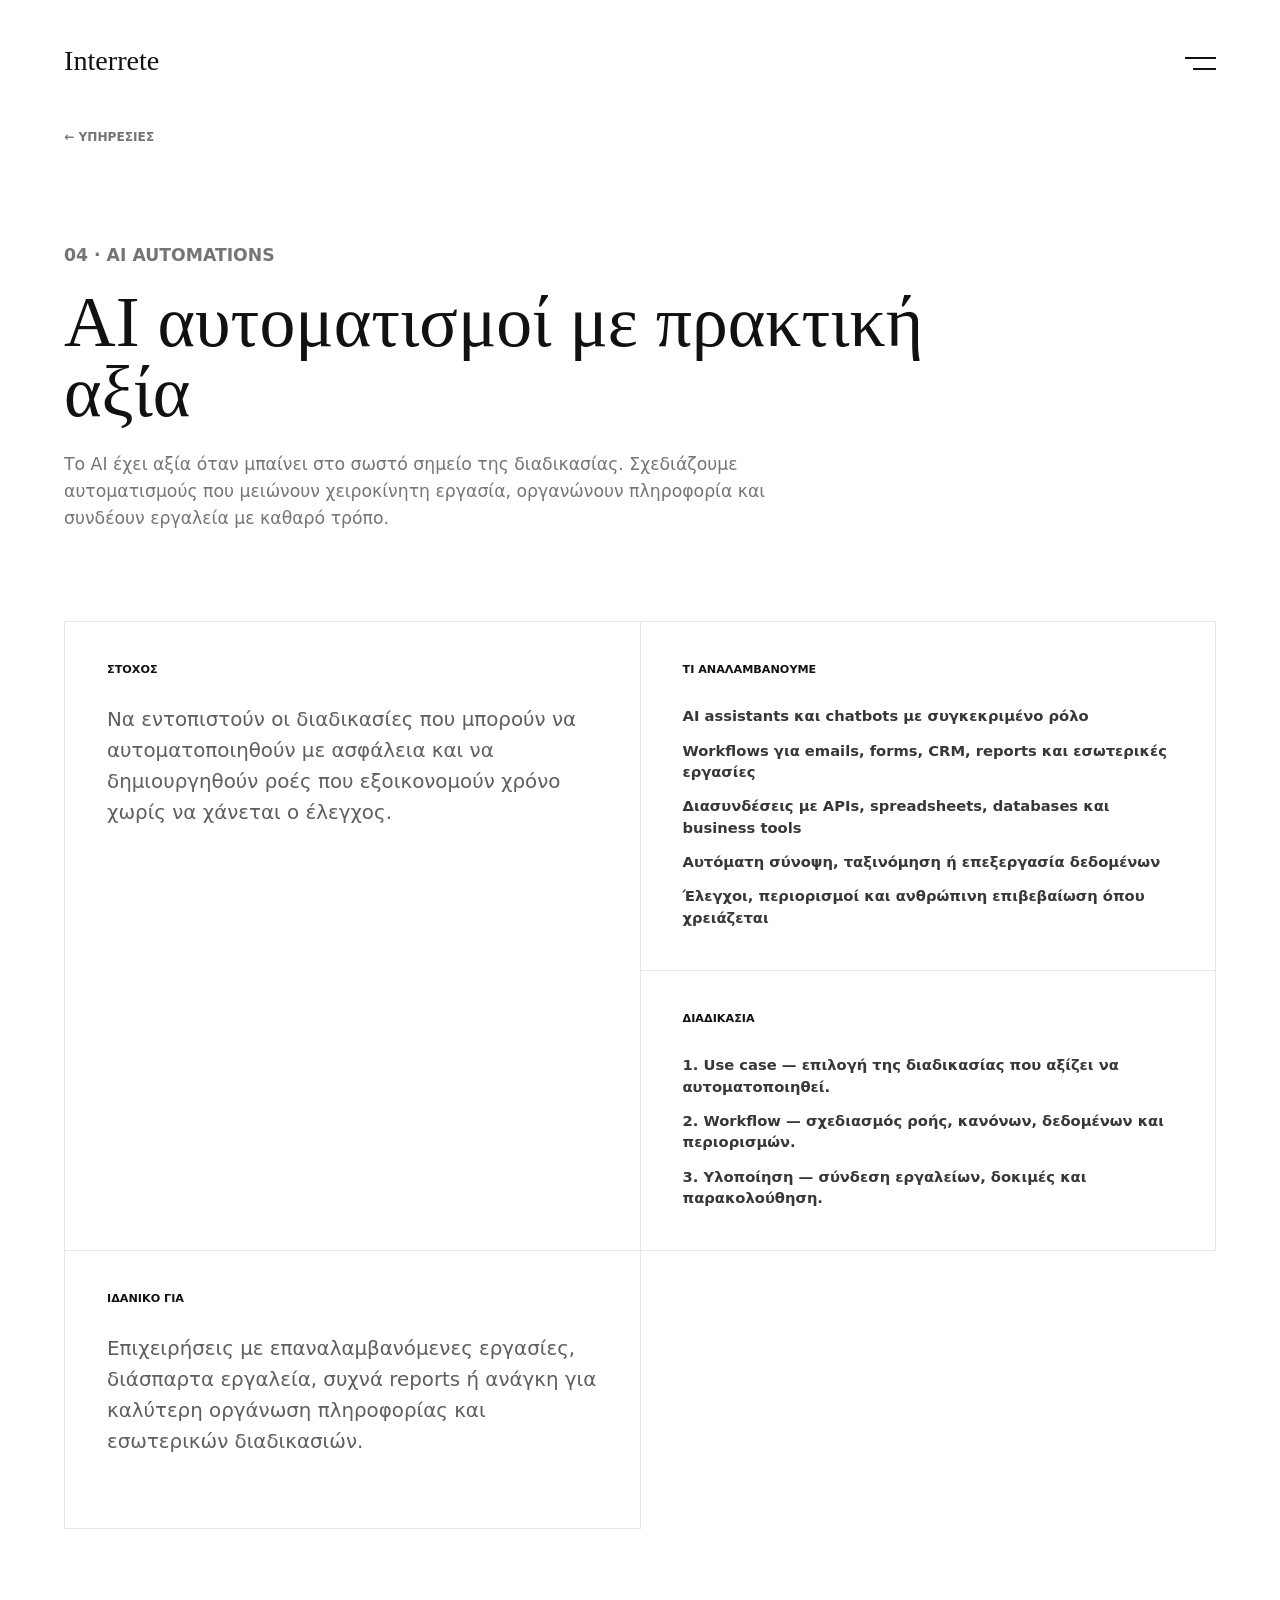
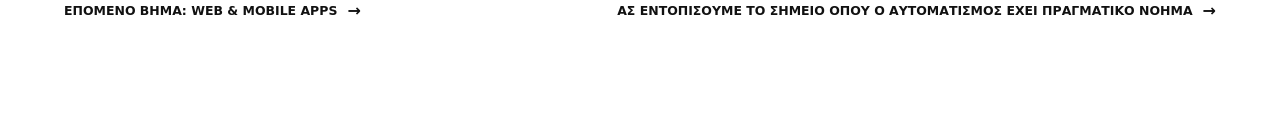
==== ai-automatismoi.html @ af7b3668 "Add SEO copy and service slugs" ====
<!doctype html>
<html lang="el">
  <head>
    <meta charset="utf-8" />
    <meta name="viewport" content="width=device-width, initial-scale=1" />
    <title>AI Αυτοματισμοί | Interrete</title>
    <meta name="description" content="AI αυτοματισμοί και διασυνδέσεις για επαναλαμβανόμενες εργασίες, reports, υποστήριξη πελατών και εσωτερικά workflows." />
    <meta name="theme-color" content="#ffffff" />
    <link rel="canonical" href="https://interrete.gr/ai-automatismoi.html" />
    <meta property="og:locale" content="el_GR" />
    <meta property="og:type" content="website" />
    <meta property="og:site_name" content="Interrete" />
    <meta property="og:title" content="AI Αυτοματισμοί | Interrete" />
    <meta property="og:description" content="AI αυτοματισμοί και διασυνδέσεις για επαναλαμβανόμενες εργασίες, reports, υποστήριξη πελατών και εσωτερικά workflows." />
    <meta property="og:url" content="https://interrete.gr/ai-automatismoi.html" />
    <meta name="twitter:card" content="summary" />
    <meta name="twitter:title" content="AI Αυτοματισμοί | Interrete" />
    <meta name="twitter:description" content="AI αυτοματισμοί και διασυνδέσεις για επαναλαμβανόμενες εργασίες, reports, υποστήριξη πελατών και εσωτερικά workflows." />
    <link rel="stylesheet" href="styles.css?v=20260615-seo-copy" />
    <script src="menu.js?v=20260615-seo-copy" defer></script>
  </head>
  <body>
    <header class="brand-header" aria-label="Interrete">
      <a class="brand-wordmark" href="index.html" aria-label="Interrete αρχική">Interrete</a>
      <button class="menu-toggle" type="button" aria-label="Άνοιγμα μενού" aria-expanded="false" aria-controls="site-menu" title="Μενού">
        <span></span>
        <span></span>
      </button>
      <nav id="site-menu" class="site-menu" aria-label="Κύρια πλοήγηση">
        <a href="services.html">Υπηρεσίες</a>
        <a href="mailto:hello@interrete.gr">Επικοινωνία</a>
      </nav>
    </header>

    <main class="site-page service-detail-page">
      <a class="back-link" href="services.html">← Υπηρεσίες</a>

      <section class="service-detail-hero" aria-labelledby="service-title">
        <p class="section-kicker">04 · AI Automations</p>
        <h1 id="service-title">AI αυτοματισμοί με πρακτική αξία</h1>
        <p>
          Το AI έχει αξία όταν μπαίνει στο σωστό σημείο της διαδικασίας.
          Σχεδιάζουμε αυτοματισμούς που μειώνουν χειροκίνητη εργασία, οργανώνουν πληροφορία και συνδέουν εργαλεία με καθαρό τρόπο.
        </p>
      </section>

      <section class="service-detail-grid" aria-label="Περιγραφή υπηρεσίας">
        <div class="service-panel service-panel--intro">
          <span>Στόχος</span>
          <p>
            Να εντοπιστούν οι διαδικασίες που μπορούν να αυτοματοποιηθούν με ασφάλεια και να δημιουργηθούν ροές που εξοικονομούν χρόνο χωρίς να χάνεται ο έλεγχος.
          </p>
        </div>

        <div class="service-panel">
          <span>Τι αναλαμβάνουμε</span>
          <ul>
            <li>AI assistants και chatbots με συγκεκριμένο ρόλο</li>
            <li>Workflows για emails, forms, CRM, reports και εσωτερικές εργασίες</li>
            <li>Διασυνδέσεις με APIs, spreadsheets, databases και business tools</li>
            <li>Αυτόματη σύνοψη, ταξινόμηση ή επεξεργασία δεδομένων</li>
            <li>Έλεγχοι, περιορισμοί και ανθρώπινη επιβεβαίωση όπου χρειάζεται</li>
          </ul>
        </div>

        <div class="service-panel">
          <span>Διαδικασία</span>
          <ol>
            <li>Use case — επιλογή της διαδικασίας που αξίζει να αυτοματοποιηθεί.</li>
            <li>Workflow — σχεδιασμός ροής, κανόνων, δεδομένων και περιορισμών.</li>
            <li>Υλοποίηση — σύνδεση εργαλείων, δοκιμές και παρακολούθηση.</li>
          </ol>
        </div>

        <div class="service-panel">
          <span>Ιδανικό για</span>
          <p>
            Επιχειρήσεις με επαναλαμβανόμενες εργασίες, διάσπαρτα εργαλεία, συχνά reports ή ανάγκη για καλύτερη οργάνωση πληροφορίας και εσωτερικών διαδικασιών.
          </p>
        </div>
      </section>

      <section class="service-detail-footer">
        <a class="text-link" href="web-mobile-apps.html">Επόμενο βήμα: Web & Mobile Apps</a>
        <a class="text-link" href="mailto:hello@interrete.gr">Ας εντοπίσουμε το σημείο όπου ο αυτοματισμός έχει πραγματικό νόημα</a>
      </section>
    </main>
  </body>
</html>
---- styles.css ----
:root {
  --bg: #ffffff;
  --ink: #111111;
  --muted: #70706b;
  --line: rgba(17, 17, 17, 0.12);
  --accent: #111111;
  --panel: #ffffff;
  --service-bg: #ffffff;
  --service-fg: #111111;
  --service-muted: rgba(17, 17, 17, 0.58);
  --service-copy: rgba(17, 17, 17, 0.68);
  --service-strong: rgba(17, 17, 17, 0.84);
  --service-line: rgba(17, 17, 17, 0.1);
  --service-line-strong: rgba(17, 17, 17, 0.28);
  --logo-count: 5;
  --logo-width: 460px;
  --logo-gap: 44px;
}

* {
  box-sizing: border-box;
}

html {
  min-height: 100%;
  scroll-behavior: smooth;
}

body {
  min-height: 100svh;
  margin: 0;
  background: var(--bg);
  color: var(--ink);
  font-family:
    ui-sans-serif, system-ui, -apple-system, BlinkMacSystemFont, "Segoe UI", sans-serif;
  position: relative;
}

.brand-header {
  position: absolute;
  inset: clamp(28px, 5.2svh, 56px) 0 auto;
  z-index: 5;
  display: flex;
  align-items: flex-start;
  justify-content: space-between;
  padding-inline: clamp(22px, 5vw, 72px);
  pointer-events: none;
}

.brand-wordmark {
  display: inline-block;
  color: var(--ink);
  font-family: Georgia, "Times New Roman", serif;
  font-size: clamp(1.55rem, 2.2vw, 2.45rem);
  font-style: normal;
  font-weight: 500;
  letter-spacing: 0;
  line-height: 1;
  pointer-events: auto;
  text-decoration: none;
  transform: none;
}

.menu-toggle {
  width: 46px;
  height: 34px;
  display: inline-grid;
  align-content: center;
  gap: 9px;
  justify-items: end;
  border: 0;
  background: transparent;
  color: var(--ink);
  cursor: pointer;
  padding: 0;
  pointer-events: auto;
}

.menu-toggle span {
  width: 31px;
  height: 2px;
  display: block;
  background: currentColor;
  transform-origin: center;
  transition:
    opacity 180ms ease,
    transform 180ms ease,
    width 180ms ease;
}

.menu-toggle span:last-child {
  width: 23px;
}

.menu-toggle:hover span:last-child,
.menu-toggle:focus-visible span:last-child,
.menu-toggle[aria-expanded="true"] span:last-child {
  width: 31px;
}

.menu-toggle[aria-expanded="true"] span:first-child {
  transform: translateY(5.5px) rotate(28deg);
}

.menu-toggle[aria-expanded="true"] span:last-child {
  transform: translateY(-5.5px) rotate(-28deg);
}

.menu-toggle:focus-visible {
  outline: 1px solid var(--ink);
  outline-offset: 6px;
}

.site-menu {
  position: absolute;
  inset-block-start: calc(100% + 18px);
  inset-inline-end: clamp(22px, 5vw, 72px);
  width: min(220px, calc(100vw - 44px));
  display: none;
  gap: 0;
  border: 1px solid var(--line);
  background: #ffffff;
  padding: 6px 0;
  pointer-events: none;
}

.brand-header.is-menu-open .site-menu {
  display: grid;
  pointer-events: auto;
}

.site-menu a {
  color: var(--ink);
  font-size: 0.78rem;
  font-weight: 760;
  letter-spacing: 0;
  padding: 13px 16px;
  pointer-events: auto;
  text-decoration: none;
  text-transform: uppercase;
}

.site-menu a:hover,
.site-menu a:focus-visible {
  background: #f7f7f5;
  outline: none;
}

.logo-page {
  min-height: 100svh;
  display: grid;
  place-items: center;
  overflow: hidden;
  padding-block: 4svh;
}

.logo-stage {
  width: 100%;
  padding: 0;
}

.logo-carousel {
  position: relative;
  width: 100vw;
  margin-left: calc(50% - 50vw);
  overflow: hidden;
  border-block: 0;
  padding: 24px 0;
  mask-image: linear-gradient(90deg, transparent 0, black 8%, black 92%, transparent 100%);
}

.logo-track {
  display: flex;
  width: max-content;
  gap: var(--logo-gap);
  padding-left: var(--logo-gap);
  animation: logo-scroll 30s linear infinite;
  backface-visibility: hidden;
  transform: translate3d(0, 0, 0);
  will-change: transform;
}

.logo-carousel:hover .logo-track {
  animation-play-state: paused;
}

.logo-item {
  width: var(--logo-width);
  height: 200px;
  display: grid;
  flex: 0 0 auto;
  place-items: center;
  border: 0;
  background: #ffffff;
  color: inherit;
  text-decoration: none;
  overflow: hidden;
  padding: 0;
  transition:
    opacity 180ms ease,
    transform 180ms ease;
}

.logo-item:hover,
.logo-item:focus-visible {
  opacity: 0.72;
  outline: none;
  transform: translateY(-1px);
}

.logo-item img {
  display: block;
  max-width: 78%;
  max-height: 154px;
  width: auto;
  height: auto;
  object-fit: contain;
  opacity: 1;
  transform: translateZ(0);
}

.logo-item--mark img {
  max-width: 166px;
  max-height: 166px;
}

.logo-item--lockup {
  display: flex;
  gap: 22px;
  justify-content: flex-start;
  padding-inline: 44px;
}

.logo-item--lockup img {
  max-width: 126px;
  max-height: 126px;
}

.logo-item--lockup span {
  color: var(--ink);
  font-family:
    ui-sans-serif, system-ui, -apple-system, BlinkMacSystemFont, "Segoe UI", sans-serif;
  font-size: 1.66rem;
  font-weight: 700;
  line-height: 1.05;
  white-space: nowrap;
}

.logo-item--alysis img {
  max-width: 132px;
  max-height: 132px;
}

.logo-item--alysis span {
  text-transform: uppercase;
}

.logo-item--sylliptor {
  gap: 16px;
}

.logo-item--sylliptor img {
  max-width: 124px;
  max-height: 124px;
}

.logo-item--sylliptor span {
  font-family: "Courier New", ui-monospace, monospace;
  font-size: 1.78rem;
  font-weight: 700;
  text-transform: uppercase;
}

.logo-item--synesis img {
  max-width: 120px;
  max-height: 120px;
}

.logo-item--synesis span {
  color: var(--ink);
  display: grid;
  gap: 4px;
  font-weight: 800;
  letter-spacing: 0;
  text-transform: none;
}

.logo-item--synesis strong {
  display: block;
  font-size: 1.62rem;
  line-height: 1;
  text-transform: uppercase;
}

.logo-item--synesis small {
  display: block;
  color: var(--muted);
  font-family: Georgia, "Times New Roman", serif;
  font-size: 1.04rem;
  font-weight: 400;
  line-height: 1;
  white-space: nowrap;
}

.logo-item--wide img {
  max-width: 84%;
  max-height: 142px;
}

.logo-img--pixel {
  image-rendering: crisp-edges;
  image-rendering: pixelated;
}

.site-page {
  width: min(1320px, 100%);
  min-height: 100svh;
  margin-inline: auto;
  padding: clamp(118px, 14svh, 164px) clamp(20px, 5vw, 72px) clamp(72px, 9vw, 120px);
}

.page-hero {
  display: grid;
  grid-template-columns: 190px minmax(0, 800px);
  gap: clamp(28px, 4vw, 58px);
  align-items: start;
  margin-bottom: clamp(42px, 5vw, 66px);
}

.section-kicker {
  margin: 0;
  color: var(--accent);
  font-size: 0.74rem;
  font-weight: 800;
  letter-spacing: 0;
  line-height: 1;
  text-transform: uppercase;
}

.page-hero h1 {
  max-width: 780px;
  margin: 0;
  font-family: Georgia, "Times New Roman", serif;
  font-size: clamp(2.55rem, 4.7vw, 4.9rem);
  font-weight: 500;
  letter-spacing: 0;
  line-height: 0.98;
}

.service-detail-hero h1 {
  max-width: 880px;
  margin: 0;
  font-family: Georgia, "Times New Roman", serif;
  font-size: clamp(2.7rem, 5.6vw, 6rem);
  font-weight: 500;
  letter-spacing: 0;
  line-height: 0.98;
}

.page-intro,
.service-detail-hero p {
  max-width: 720px;
  margin: 24px 0 0;
  color: var(--service-muted);
  font-size: clamp(0.98rem, 1.35vw, 1.12rem);
  line-height: 1.55;
}

.services-overview-page .page-hero {
  display: block;
  max-width: 940px;
  margin-bottom: clamp(38px, 4.8vw, 62px);
}

.services-overview-page .page-hero h1 {
  max-width: 920px;
  font-size: clamp(2.35rem, 4vw, 4.1rem);
  line-height: 1;
}

.services-overview-page .page-intro {
  max-width: 640px;
  margin-top: 20px;
}

.services-overview-page .section-kicker {
  margin-bottom: 22px;
}

.services-mosaic {
  display: grid;
  grid-template-columns: repeat(6, minmax(0, 1fr));
  grid-auto-rows: minmax(300px, auto);
  border-top: 1px solid var(--service-line);
  border-left: 1px solid var(--service-line);
}

.service-tile {
  min-height: 300px;
  grid-column: span 2;
  display: grid;
  align-content: space-between;
  border-right: 1px solid var(--service-line);
  border-bottom: 1px solid var(--service-line);
  color: var(--ink);
  padding: clamp(24px, 2.8vw, 34px);
  text-decoration: none;
  transition:
    background 180ms ease,
    border-color 180ms ease,
    transform 180ms ease;
}

.service-tile:nth-child(4),
.service-tile:nth-child(5) {
  grid-column: span 3;
}

.service-tile-index {
  color: currentColor;
  font-family: Georgia, "Times New Roman", serif;
  font-size: 1.1rem;
  line-height: 1;
  opacity: 0.58;
}

.service-tile-copy {
  display: grid;
  gap: 14px;
  margin-top: clamp(28px, 3.4vw, 48px);
}

.service-tile-copy strong {
  max-width: 620px;
  font-size: clamp(1.55rem, 2.35vw, 2.35rem);
  font-weight: 760;
  letter-spacing: 0;
  line-height: 1;
}

.service-tile-copy span {
  max-width: 540px;
  color: currentColor;
  font-size: 0.98rem;
  line-height: 1.55;
  opacity: 0.68;
}

.service-tile-meta,
.service-tile-action {
  color: currentColor;
  font-size: 0.72rem;
  font-weight: 820;
  letter-spacing: 0;
  line-height: 1.35;
  text-transform: uppercase;
}

.service-tile-meta {
  margin-top: clamp(26px, 3.5vw, 42px);
  opacity: 0.54;
}

.service-tile-action {
  justify-self: start;
  margin-top: 18px;
  opacity: 0.52;
  transform: translateX(0);
  transition:
    opacity 180ms ease,
    transform 180ms ease;
}

.service-tile-action::after {
  content: "→";
  margin-left: 10px;
}

.service-tile:hover .service-tile-action,
.service-tile:focus-visible .service-tile-action {
  opacity: 1;
  transform: translateX(4px);
}

.service-tile:hover,
.service-tile:focus-visible {
  background: #fafafa;
  outline: none;
}

.page-cta {
  display: flex;
  align-items: center;
  justify-content: space-between;
  gap: 28px;
  padding-top: clamp(42px, 6vw, 72px);
}

.page-cta p {
  max-width: 700px;
  margin: 0;
  color: var(--service-muted);
  font-size: 0.98rem;
  line-height: 1.5;
}

.text-link {
  color: var(--ink);
  display: inline-flex;
  align-items: center;
  font-size: 0.78rem;
  font-weight: 820;
  letter-spacing: 0;
  text-decoration: none;
  text-transform: uppercase;
}

.text-link::after {
  content: "→";
  font-size: 1rem;
  margin-left: 10px;
  transform: translateX(0);
  transition: transform 180ms ease;
}

.text-link:hover::after,
.text-link:focus-visible::after {
  transform: translateX(4px);
}

.text-link:focus-visible {
  outline: 1px solid var(--ink);
  outline-offset: 6px;
}

.back-link {
  color: var(--service-muted);
  display: inline-flex;
  font-size: 0.76rem;
  font-weight: 820;
  letter-spacing: 0;
  margin-bottom: clamp(44px, 6vw, 74px);
  text-decoration: none;
  text-transform: uppercase;
}

.back-link:hover,
.back-link:focus-visible {
  color: var(--ink);
  outline: none;
}

.service-detail-hero {
  max-width: 980px;
  margin-bottom: clamp(54px, 7vw, 92px);
}

.service-detail-hero .section-kicker {
  margin-bottom: 18px;
}

.service-detail-grid {
  display: grid;
  grid-template-columns: repeat(2, minmax(0, 1fr));
  border-top: 1px solid var(--service-line);
  border-left: 1px solid var(--service-line);
}

.service-panel {
  min-height: 278px;
  border-right: 1px solid var(--service-line);
  border-bottom: 1px solid var(--service-line);
  padding: clamp(26px, 3.4vw, 42px);
}

.service-panel--intro {
  grid-row: span 2;
}

.service-panel span {
  color: var(--ink);
  display: block;
  font-size: 0.7rem;
  font-weight: 820;
  letter-spacing: 0;
  line-height: 1;
  margin-bottom: 30px;
  text-transform: uppercase;
}

.service-panel p {
  max-width: 560px;
  margin: 0;
  color: var(--service-copy);
  font-size: clamp(1rem, 1.55vw, 1.24rem);
  line-height: 1.55;
}

.service-panel ul,
.service-panel ol {
  display: grid;
  gap: 13px;
  margin: 0;
  padding: 0;
}

.service-panel ul {
  list-style: none;
}

.service-panel ol {
  list-style-position: inside;
}

.service-panel li {
  color: var(--service-strong);
  font-size: 0.92rem;
  font-weight: 700;
  letter-spacing: 0;
  line-height: 1.45;
}

.service-detail-footer {
  display: flex;
  align-items: center;
  justify-content: space-between;
  gap: 28px;
  padding-top: clamp(42px, 6vw, 72px);
}

@keyframes logo-scroll {
  from {
    transform: translateX(0);
  }

  to {
    transform: translateX(calc(-1 * ((var(--logo-width) + var(--logo-gap)) * var(--logo-count))));
  }
}

@media (max-width: 1120px) and (min-width: 761px) {
  .services-mosaic {
    grid-template-columns: repeat(2, minmax(0, 1fr));
  }

  .service-tile,
  .service-tile:nth-child(4),
  .service-tile:nth-child(5) {
    grid-column: auto;
  }
}

@media (max-width: 760px) {
  :root {
    --logo-width: 318px;
    --logo-gap: 22px;
  }

  .logo-page {
    display: block;
    padding-block: 39svh 8svh;
  }

  .brand-header {
    inset-block-start: clamp(34px, 6.5svh, 58px);
    padding-inline: 24px;
  }

  .brand-wordmark {
    font-size: clamp(1.45rem, 7.5vw, 2.2rem);
  }

  .logo-stage {
    padding: 0;
  }

  .logo-carousel {
    padding: 12px 0;
  }

  .logo-item {
    height: 130px;
    padding: 0;
  }

  .logo-item--mark img {
    max-width: 92px;
    max-height: 92px;
  }

  .logo-item--lockup {
    gap: 12px;
    padding-inline: 22px;
  }

  .logo-item--lockup img {
    max-width: 84px;
    max-height: 84px;
  }

  .logo-item--lockup span {
    font-size: 1.16rem;
  }

  .logo-item--sylliptor span {
    font-size: 1.24rem;
  }

  .logo-item--synesis strong {
    font-size: 1.14rem;
  }

  .logo-item--synesis small {
    font-size: 0.74rem;
  }

  .logo-item--wide img {
    max-width: 84%;
    max-height: 90px;
  }

  .site-page {
    padding: 118px 18px 78px;
  }

  .page-hero {
    grid-template-columns: 1fr;
    gap: 22px;
    margin-bottom: 42px;
  }

  .page-hero h1,
  .service-detail-hero h1 {
    font-size: clamp(2.1rem, 9.6vw, 3rem);
    line-height: 1;
  }

  .page-intro,
  .service-detail-hero p {
    margin-top: 20px;
  }

  .services-mosaic {
    grid-template-columns: 1fr;
    grid-auto-rows: auto;
    border-left: 0;
  }

  .service-tile,
  .service-tile:nth-child(4),
  .service-tile:nth-child(5) {
    grid-column: auto;
    grid-row: auto;
    min-height: 270px;
    border-left: 1px solid var(--service-line);
    padding: 28px 24px;
  }

  .service-tile-copy {
    gap: 14px;
    margin-top: 48px;
  }

  .service-tile-copy strong {
    font-size: clamp(1.65rem, 9vw, 2.35rem);
    font-weight: 760;
    line-height: 1;
  }

  .service-tile-meta {
    margin-top: 36px;
    font-size: 0.68rem;
  }

  .service-tile-action {
    opacity: 0.72;
    transform: none;
  }

  .page-cta,
  .service-detail-footer {
    display: grid;
    gap: 24px;
  }

  .back-link {
    margin-bottom: 42px;
  }

  .service-detail-grid {
    grid-template-columns: 1fr;
    border-left: 0;
  }

  .service-panel {
    min-height: 0;
    border-left: 1px solid var(--service-line);
    padding: 28px 24px;
  }

  .service-panel--intro {
    grid-row: auto;
  }

  .service-panel span {
    margin-bottom: 22px;
  }
}

@media (prefers-reduced-motion: reduce) {
  .logo-track {
    animation: none;
  }
}
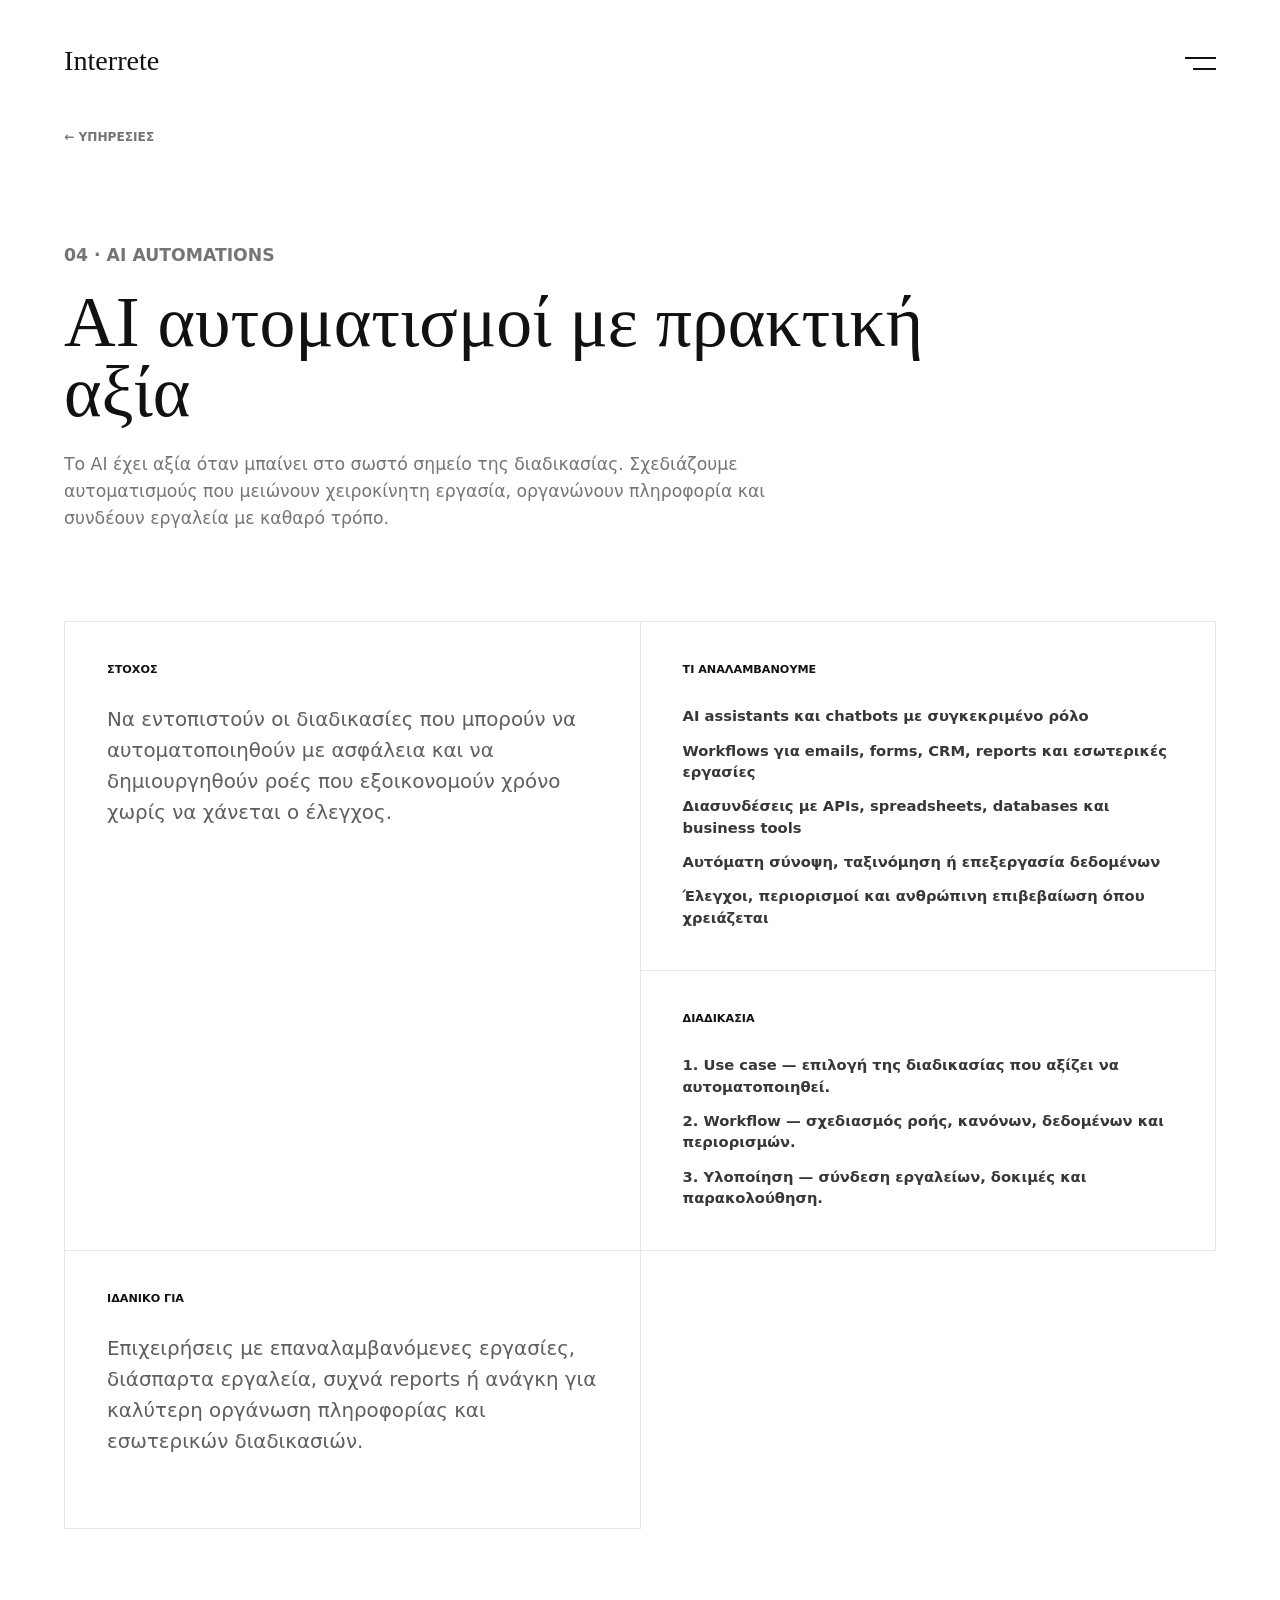
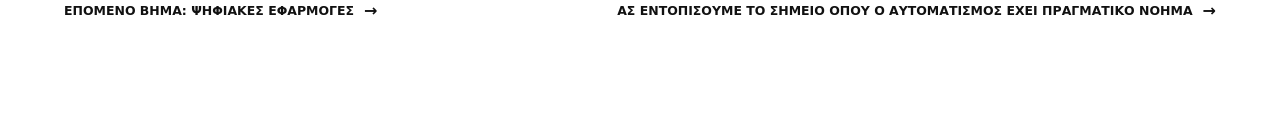
==== commit 1c6cbfb2: "Refine applications service page" ====
--- a/ai-automatismoi.html
+++ b/ai-automatismoi.html
@@ -16,8 +16,8 @@
     <meta name="twitter:card" content="summary" />
     <meta name="twitter:title" content="AI Αυτοματισμοί | Interrete" />
     <meta name="twitter:description" content="AI αυτοματισμοί και διασυνδέσεις για επαναλαμβανόμενες εργασίες, reports, υποστήριξη πελατών και εσωτερικά workflows." />
-    <link rel="stylesheet" href="styles.css?v=20260615-seo-copy" />
-    <script src="menu.js?v=20260615-seo-copy" defer></script>
+    <link rel="stylesheet" href="styles.css?v=20260615-apps-structure" />
+    <script src="menu.js?v=20260615-apps-structure" defer></script>
   </head>
   <body>
     <header class="brand-header" aria-label="Interrete">
@@ -81,7 +81,7 @@
       </section>
 
       <section class="service-detail-footer">
-        <a class="text-link" href="web-mobile-apps.html">Επόμενο βήμα: Web & Mobile Apps</a>
+        <a class="text-link" href="web-mobile-apps.html">Επόμενο βήμα: Ψηφιακές Εφαρμογές</a>
         <a class="text-link" href="mailto:hello@interrete.gr">Ας εντοπίσουμε το σημείο όπου ο αυτοματισμός έχει πραγματικό νόημα</a>
       </section>
     </main>
--- a/styles.css
+++ b/styles.css
@@ -628,6 +628,187 @@
   padding-top: clamp(42px, 6vw, 72px);
 }
 
+.app-detail-page .service-detail-hero {
+  max-width: 1080px;
+}
+
+.app-detail-page .service-detail-hero h1 {
+  max-width: 1020px;
+}
+
+.app-detail-page .service-detail-hero p {
+  max-width: 760px;
+}
+
+.app-blueprint,
+.app-modules,
+.app-process,
+.app-fit {
+  border-top: 1px solid var(--service-line);
+}
+
+.app-blueprint {
+  display: grid;
+  grid-template-columns: minmax(0, 360px) minmax(0, 1fr);
+  gap: clamp(42px, 6vw, 92px);
+  padding-top: clamp(34px, 5vw, 66px);
+}
+
+.app-blueprint-lead,
+.app-modules-intro,
+.app-process-head {
+  align-self: start;
+}
+
+.app-blueprint-lead h2,
+.app-modules-intro h2,
+.app-process-head h2 {
+  margin: 18px 0 0;
+  font-family: Georgia, "Times New Roman", serif;
+  font-size: clamp(2rem, 3.3vw, 3.6rem);
+  font-weight: 500;
+  letter-spacing: 0;
+  line-height: 1;
+}
+
+.app-blueprint-lead p:not(.section-kicker) {
+  margin: 22px 0 0;
+  color: var(--service-muted);
+  font-size: 1rem;
+  line-height: 1.55;
+}
+
+.app-use-grid {
+  display: grid;
+  grid-template-columns: repeat(2, minmax(0, 1fr));
+  border-top: 1px solid var(--service-line);
+  border-left: 1px solid var(--service-line);
+}
+
+.app-use-grid article {
+  min-height: 224px;
+  display: grid;
+  align-content: space-between;
+  border-right: 1px solid var(--service-line);
+  border-bottom: 1px solid var(--service-line);
+  padding: clamp(24px, 3vw, 34px);
+}
+
+.app-use-grid span,
+.app-process-list span {
+  color: var(--ink);
+  font-family: Georgia, "Times New Roman", serif;
+  font-size: 1rem;
+  line-height: 1;
+  opacity: 0.5;
+}
+
+.app-use-grid h3,
+.app-process-list h3 {
+  margin: clamp(44px, 5vw, 74px) 0 12px;
+  color: var(--ink);
+  font-size: clamp(1.2rem, 1.7vw, 1.55rem);
+  font-weight: 760;
+  letter-spacing: 0;
+  line-height: 1.05;
+}
+
+.app-use-grid p,
+.app-process-list p {
+  margin: 0;
+  color: var(--service-copy);
+  font-size: 0.95rem;
+  line-height: 1.55;
+}
+
+.app-modules {
+  display: grid;
+  grid-template-columns: minmax(0, 0.78fr) minmax(0, 1.22fr);
+  gap: clamp(42px, 6vw, 92px);
+  margin-top: clamp(58px, 7vw, 96px);
+  padding-top: clamp(34px, 5vw, 66px);
+}
+
+.app-module-list {
+  display: grid;
+  border-top: 1px solid var(--service-line);
+}
+
+.app-module-list article {
+  display: grid;
+  grid-template-columns: minmax(140px, 0.42fr) minmax(0, 1fr);
+  gap: clamp(22px, 3vw, 42px);
+  border-bottom: 1px solid var(--service-line);
+  padding: 22px 0;
+}
+
+.app-module-list strong {
+  color: var(--ink);
+  font-size: 0.75rem;
+  font-weight: 820;
+  letter-spacing: 0;
+  line-height: 1.2;
+  text-transform: uppercase;
+}
+
+.app-module-list p {
+  margin: 0;
+  color: var(--service-copy);
+  font-size: 0.98rem;
+  line-height: 1.5;
+}
+
+.app-process {
+  margin-top: clamp(58px, 7vw, 96px);
+  padding-top: clamp(34px, 5vw, 66px);
+}
+
+.app-process-head {
+  display: grid;
+  grid-template-columns: minmax(0, 280px) minmax(0, 780px);
+  gap: clamp(32px, 5vw, 74px);
+}
+
+.app-process-head h2 {
+  margin-top: 0;
+}
+
+.app-process-list {
+  display: grid;
+  grid-template-columns: repeat(4, minmax(0, 1fr));
+  border-top: 1px solid var(--service-line);
+  border-left: 1px solid var(--service-line);
+  margin-top: clamp(36px, 5vw, 62px);
+}
+
+.app-process-list article {
+  min-height: 238px;
+  border-right: 1px solid var(--service-line);
+  border-bottom: 1px solid var(--service-line);
+  padding: clamp(22px, 2.8vw, 32px);
+}
+
+.app-fit {
+  display: grid;
+  grid-template-columns: minmax(0, 280px) minmax(0, 760px);
+  gap: clamp(32px, 5vw, 74px);
+  margin-top: clamp(58px, 7vw, 96px);
+  padding-block: clamp(30px, 5vw, 58px);
+}
+
+.app-fit p {
+  margin: 0;
+}
+
+.app-fit p:not(.section-kicker) {
+  color: var(--ink);
+  font-family: Georgia, "Times New Roman", serif;
+  font-size: clamp(1.65rem, 2.6vw, 2.8rem);
+  font-weight: 500;
+  letter-spacing: 0;
+  line-height: 1.08;
+}
+
 @keyframes logo-scroll {
   from {
     transform: translateX(0);
@@ -805,6 +986,67 @@
   .service-panel span {
     margin-bottom: 22px;
   }
+
+  .app-blueprint,
+  .app-modules,
+  .app-process-head,
+  .app-fit {
+    grid-template-columns: 1fr;
+    gap: 28px;
+  }
+
+  .app-blueprint {
+    padding-top: 30px;
+  }
+
+  .app-blueprint-lead h2,
+  .app-modules-intro h2,
+  .app-process-head h2 {
+    font-size: clamp(1.9rem, 9vw, 2.75rem);
+  }
+
+  .app-use-grid,
+  .app-process-list {
+    grid-template-columns: 1fr;
+    border-left: 0;
+  }
+
+  .app-use-grid article,
+  .app-process-list article {
+    min-height: 0;
+    border-left: 1px solid var(--service-line);
+    padding: 26px 24px;
+  }
+
+  .app-use-grid h3,
+  .app-process-list h3 {
+    margin-top: 42px;
+  }
+
+  .app-modules,
+  .app-process,
+  .app-fit {
+    margin-top: 54px;
+    padding-top: 30px;
+  }
+
+  .app-module-list article {
+    grid-template-columns: 1fr;
+    gap: 10px;
+    padding: 20px 0;
+  }
+
+  .app-process-list {
+    margin-top: 30px;
+  }
+
+  .app-fit {
+    padding-bottom: 32px;
+  }
+
+  .app-fit p:not(.section-kicker) {
+    font-size: clamp(1.65rem, 8vw, 2.35rem);
+  }
 }
 
 @media (prefers-reduced-motion: reduce) {
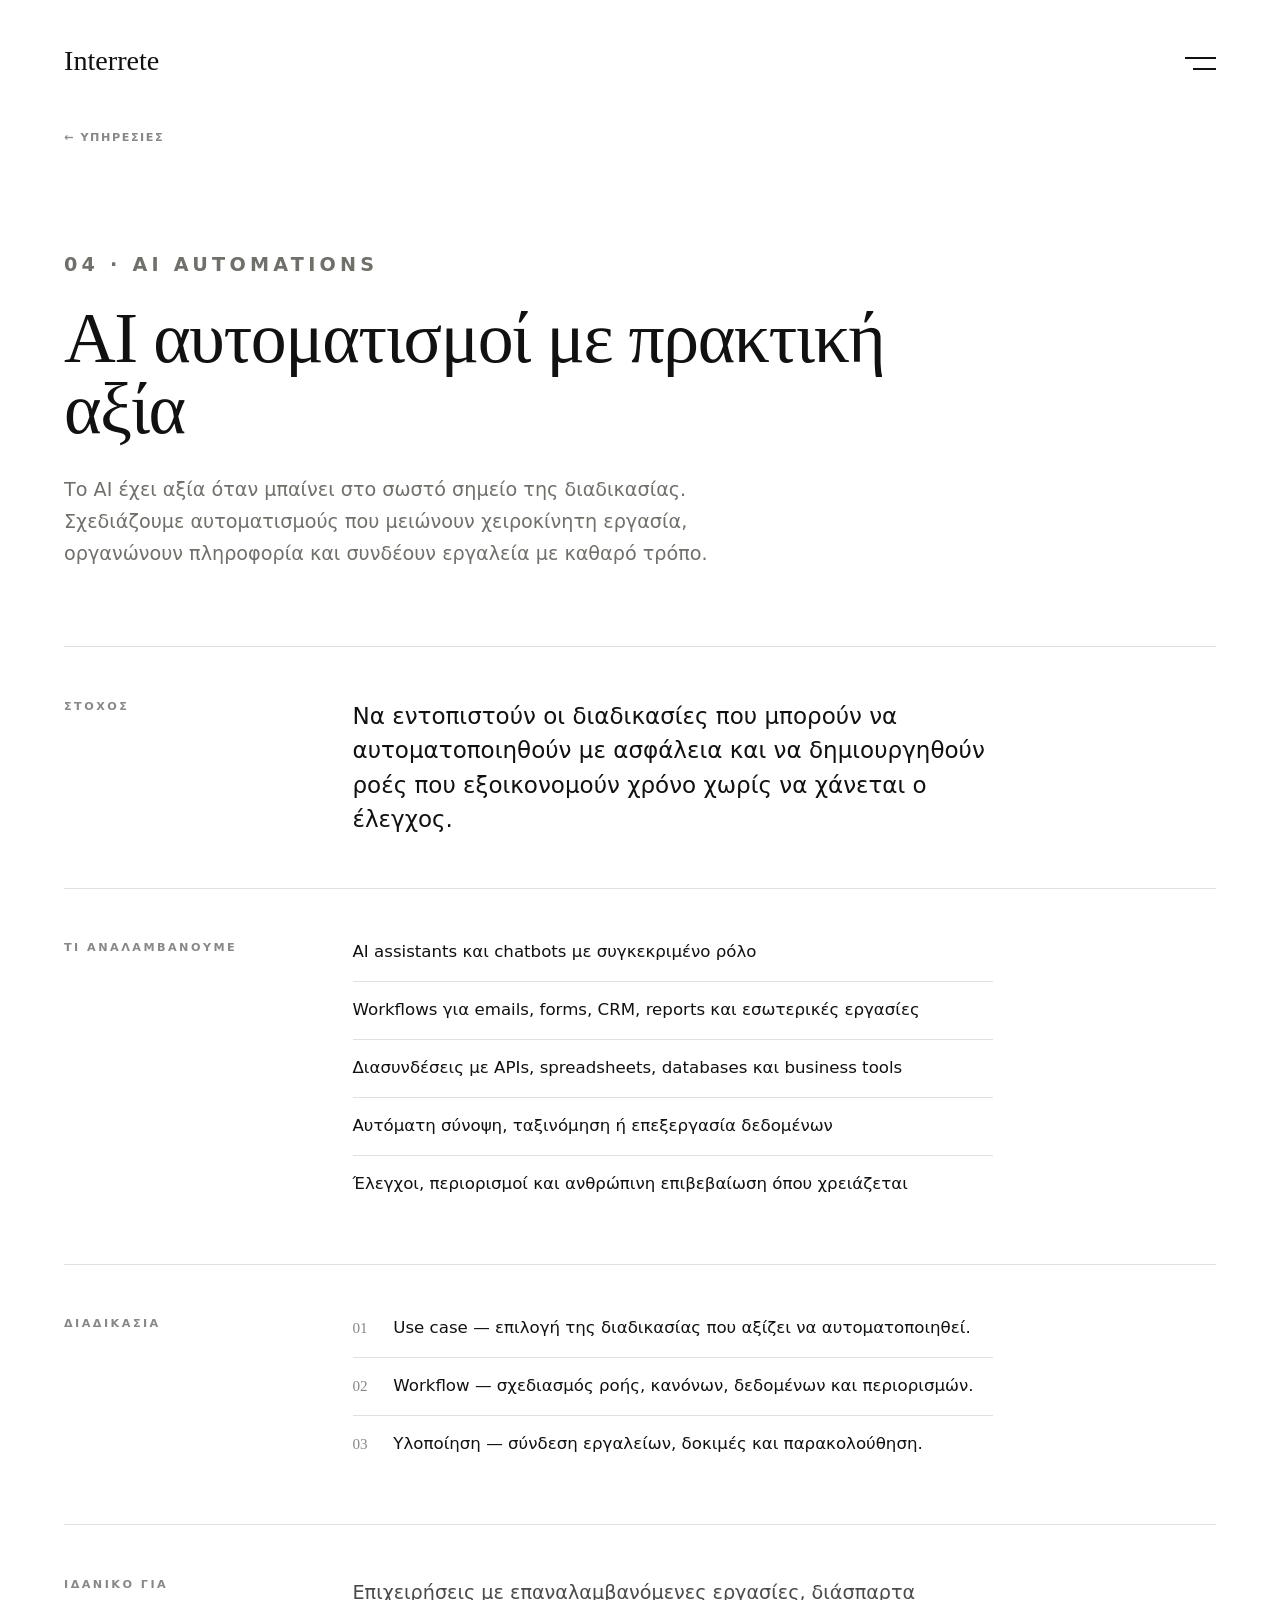
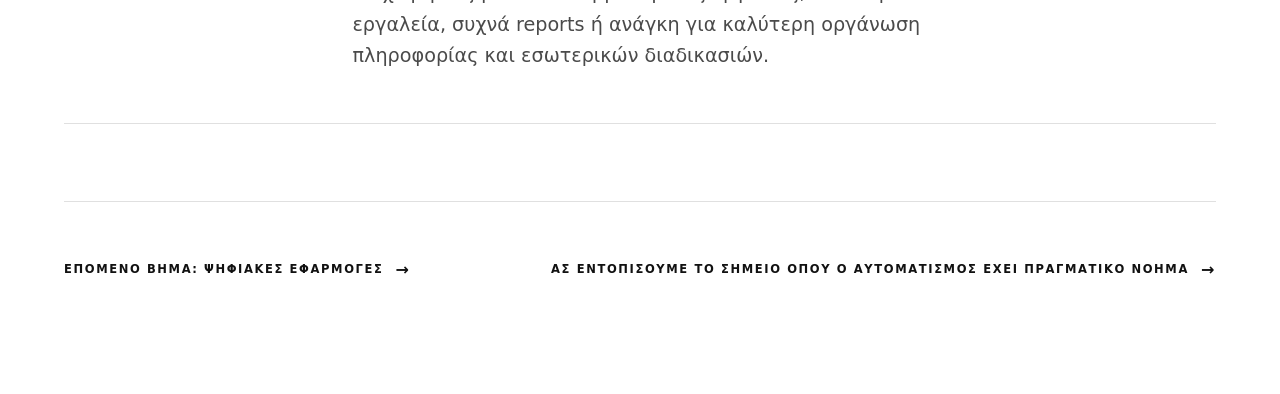
==== commit 7397c85d: "Redesign service pages to minimal black/white luxury editorial style Replace boxed grid/table layout" ====
--- a/ai-automatismoi.html
+++ b/ai-automatismoi.html
@@ -16,8 +16,8 @@
     <meta name="twitter:card" content="summary" />
     <meta name="twitter:title" content="AI Αυτοματισμοί | Interrete" />
     <meta name="twitter:description" content="AI αυτοματισμοί και διασυνδέσεις για επαναλαμβανόμενες εργασίες, reports, υποστήριξη πελατών και εσωτερικά workflows." />
-    <link rel="stylesheet" href="styles.css?v=20260615-apps-structure" />
-    <script src="menu.js?v=20260615-apps-structure" defer></script>
+    <link rel="stylesheet" href="styles.css?v=20260615-luxury-services" />
+    <script src="menu.js?v=20260615-luxury-services" defer></script>
   </head>
   <body>
     <header class="brand-header" aria-label="Interrete">
--- a/styles.css
+++ b/styles.css
@@ -12,6 +12,12 @@
   --service-strong: rgba(17, 17, 17, 0.84);
   --service-line: rgba(17, 17, 17, 0.1);
   --service-line-strong: rgba(17, 17, 17, 0.28);
+  --serif: Georgia, "Times New Roman", serif;
+  --hair: rgba(17, 17, 17, 0.13);
+  --label-ink: rgba(17, 17, 17, 0.5);
+  --body-ink: rgba(17, 17, 17, 0.76);
+  --track-label: 0.22em;
+  --track-link: 0.14em;
   --logo-count: 5;
   --logo-width: 460px;
   --logo-gap: 44px;
@@ -131,10 +137,10 @@
 
 .site-menu a {
   color: var(--ink);
-  font-size: 0.78rem;
-  font-weight: 760;
-  letter-spacing: 0;
-  padding: 13px 16px;
+  font-size: 0.72rem;
+  font-weight: 600;
+  letter-spacing: var(--track-link);
+  padding: 14px 18px;
   pointer-events: auto;
   text-decoration: none;
   text-transform: uppercase;
@@ -329,203 +335,210 @@
 
 .section-kicker {
   margin: 0;
-  color: var(--accent);
-  font-size: 0.74rem;
-  font-weight: 800;
-  letter-spacing: 0;
-  line-height: 1;
+  color: var(--label-ink);
+  font-size: 0.72rem;
+  font-weight: 600;
+  letter-spacing: var(--track-label);
+  line-height: 1.4;
   text-transform: uppercase;
 }
 
 .page-hero h1 {
   max-width: 780px;
   margin: 0;
-  font-family: Georgia, "Times New Roman", serif;
+  font-family: var(--serif);
   font-size: clamp(2.55rem, 4.7vw, 4.9rem);
   font-weight: 500;
-  letter-spacing: 0;
-  line-height: 0.98;
+  letter-spacing: -0.015em;
+  line-height: 1;
 }
 
 .service-detail-hero h1 {
-  max-width: 880px;
+  max-width: 900px;
   margin: 0;
-  font-family: Georgia, "Times New Roman", serif;
-  font-size: clamp(2.7rem, 5.6vw, 6rem);
+  font-family: var(--serif);
+  font-size: clamp(2.7rem, 5.6vw, 5.7rem);
   font-weight: 500;
-  letter-spacing: 0;
-  line-height: 0.98;
+  letter-spacing: -0.02em;
+  line-height: 1;
 }
 
 .page-intro,
 .service-detail-hero p {
-  max-width: 720px;
-  margin: 24px 0 0;
-  color: var(--service-muted);
-  font-size: clamp(0.98rem, 1.35vw, 1.12rem);
-  line-height: 1.55;
+  max-width: 660px;
+  margin: 28px 0 0;
+  color: var(--muted);
+  font-size: clamp(1.06rem, 1.5vw, 1.3rem);
+  line-height: 1.66;
 }
 
 .services-overview-page .page-hero {
   display: block;
-  max-width: 940px;
-  margin-bottom: clamp(38px, 4.8vw, 62px);
+  max-width: 880px;
+  margin-bottom: clamp(46px, 6vw, 84px);
 }
 
 .services-overview-page .page-hero h1 {
-  max-width: 920px;
-  font-size: clamp(2.35rem, 4vw, 4.1rem);
-  line-height: 1;
+  max-width: 880px;
+  font-size: clamp(2.35rem, 4.2vw, 4.2rem);
+  line-height: 1.02;
 }
 
 .services-overview-page .page-intro {
-  max-width: 640px;
-  margin-top: 20px;
+  max-width: 580px;
+  margin-top: 24px;
 }
 
 .services-overview-page .section-kicker {
-  margin-bottom: 22px;
+  margin-bottom: 24px;
 }
 
 .services-mosaic {
   display: grid;
-  grid-template-columns: repeat(6, minmax(0, 1fr));
-  grid-auto-rows: minmax(300px, auto);
-  border-top: 1px solid var(--service-line);
-  border-left: 1px solid var(--service-line);
+  grid-template-columns: 1fr;
+  border-top: 1px solid var(--hair);
 }
 
 .service-tile {
-  min-height: 300px;
-  grid-column: span 2;
-  display: grid;
-  align-content: space-between;
-  border-right: 1px solid var(--service-line);
-  border-bottom: 1px solid var(--service-line);
-  color: var(--ink);
-  padding: clamp(24px, 2.8vw, 34px);
+  display: grid;
+  grid-template-columns: clamp(46px, 5vw, 84px) minmax(0, 1fr) auto;
+  grid-template-rows: auto auto;
+  align-items: start;
+  column-gap: clamp(20px, 4vw, 64px);
+  row-gap: 14px;
+  border-bottom: 1px solid var(--hair);
+  color: var(--ink);
+  padding: clamp(30px, 3.6vw, 54px) clamp(2px, 1vw, 14px) clamp(30px, 3.6vw, 54px) 0;
   text-decoration: none;
   transition:
-    background 180ms ease,
-    border-color 180ms ease,
-    transform 180ms ease;
-}
-
-.service-tile:nth-child(4),
-.service-tile:nth-child(5) {
-  grid-column: span 3;
+    padding-left 360ms cubic-bezier(0.2, 0.7, 0.2, 1),
+    color 220ms ease;
 }
 
 .service-tile-index {
-  color: currentColor;
-  font-family: Georgia, "Times New Roman", serif;
-  font-size: 1.1rem;
-  line-height: 1;
-  opacity: 0.58;
+  grid-column: 1;
+  grid-row: 1;
+  color: var(--label-ink);
+  font-family: var(--serif);
+  font-size: clamp(0.95rem, 1.2vw, 1.18rem);
+  line-height: 1.5;
 }
 
 .service-tile-copy {
-  display: grid;
-  gap: 14px;
-  margin-top: clamp(28px, 3.4vw, 48px);
+  grid-column: 2;
+  grid-row: 1;
+  display: grid;
+  gap: 16px;
+  margin: 0;
 }
 
 .service-tile-copy strong {
-  max-width: 620px;
-  font-size: clamp(1.55rem, 2.35vw, 2.35rem);
-  font-weight: 760;
-  letter-spacing: 0;
-  line-height: 1;
+  max-width: 640px;
+  font-family: var(--serif);
+  font-size: clamp(1.7rem, 3vw, 2.85rem);
+  font-weight: 500;
+  letter-spacing: -0.015em;
+  line-height: 1.04;
 }
 
 .service-tile-copy span {
-  max-width: 540px;
-  color: currentColor;
-  font-size: 0.98rem;
-  line-height: 1.55;
-  opacity: 0.68;
+  max-width: 480px;
+  color: var(--muted);
+  font-size: 1rem;
+  line-height: 1.65;
 }
 
 .service-tile-meta,
 .service-tile-action {
-  color: currentColor;
-  font-size: 0.72rem;
-  font-weight: 820;
-  letter-spacing: 0;
-  line-height: 1.35;
+  color: var(--label-ink);
+  font-size: 0.68rem;
+  font-weight: 600;
+  letter-spacing: var(--track-label);
+  line-height: 1.4;
   text-transform: uppercase;
 }
 
 .service-tile-meta {
-  margin-top: clamp(26px, 3.5vw, 42px);
-  opacity: 0.54;
+  grid-column: 2;
+  grid-row: 2;
+  margin-top: 6px;
 }
 
 .service-tile-action {
-  justify-self: start;
-  margin-top: 18px;
-  opacity: 0.52;
-  transform: translateX(0);
+  grid-column: 3;
+  grid-row: 1 / 3;
+  align-self: center;
+  justify-self: end;
+  white-space: nowrap;
+  letter-spacing: var(--track-link);
+  opacity: 0;
+  transform: translateX(-8px);
   transition:
-    opacity 180ms ease,
-    transform 180ms ease;
+    opacity 280ms ease,
+    transform 280ms ease;
 }
 
 .service-tile-action::after {
   content: "→";
-  margin-left: 10px;
+  margin-left: 12px;
+}
+
+.service-tile:hover,
+.service-tile:focus-visible {
+  outline: none;
+  padding-left: clamp(8px, 1.4vw, 22px);
 }
 
 .service-tile:hover .service-tile-action,
 .service-tile:focus-visible .service-tile-action {
   opacity: 1;
-  transform: translateX(4px);
-}
-
-.service-tile:hover,
-.service-tile:focus-visible {
-  background: #fafafa;
-  outline: none;
+  transform: translateX(0);
 }
 
 .page-cta {
   display: flex;
-  align-items: center;
+  align-items: flex-end;
   justify-content: space-between;
-  gap: 28px;
-  padding-top: clamp(42px, 6vw, 72px);
+  gap: clamp(28px, 4vw, 56px);
+  margin-top: clamp(52px, 6vw, 92px);
+  padding-top: clamp(40px, 4.5vw, 64px);
+  border-top: 1px solid var(--hair);
 }
 
 .page-cta p {
-  max-width: 700px;
+  max-width: 620px;
   margin: 0;
-  color: var(--service-muted);
-  font-size: 0.98rem;
-  line-height: 1.5;
+  color: var(--ink);
+  font-family: var(--serif);
+  font-size: clamp(1.4rem, 2.2vw, 2.1rem);
+  font-weight: 500;
+  letter-spacing: -0.015em;
+  line-height: 1.22;
 }
 
 .text-link {
   color: var(--ink);
   display: inline-flex;
   align-items: center;
-  font-size: 0.78rem;
-  font-weight: 820;
-  letter-spacing: 0;
+  font-size: 0.72rem;
+  font-weight: 600;
+  letter-spacing: var(--track-link);
   text-decoration: none;
   text-transform: uppercase;
+  white-space: nowrap;
 }
 
 .text-link::after {
   content: "→";
   font-size: 1rem;
-  margin-left: 10px;
+  margin-left: 12px;
   transform: translateX(0);
-  transition: transform 180ms ease;
+  transition: transform 220ms ease;
 }
 
 .text-link:hover::after,
 .text-link:focus-visible::after {
-  transform: translateX(4px);
+  transform: translateX(5px);
 }
 
 .text-link:focus-visible {
@@ -534,14 +547,15 @@
 }
 
 .back-link {
-  color: var(--service-muted);
+  color: var(--label-ink);
   display: inline-flex;
-  font-size: 0.76rem;
-  font-weight: 820;
-  letter-spacing: 0;
-  margin-bottom: clamp(44px, 6vw, 74px);
+  font-size: 0.7rem;
+  font-weight: 600;
+  letter-spacing: var(--track-link);
+  margin-bottom: clamp(44px, 6vw, 78px);
   text-decoration: none;
   text-transform: uppercase;
+  transition: color 200ms ease;
 }
 
 .back-link:hover,
@@ -551,81 +565,111 @@
 }
 
 .service-detail-hero {
-  max-width: 980px;
-  margin-bottom: clamp(54px, 7vw, 92px);
+  max-width: 1000px;
+  margin-bottom: clamp(48px, 6vw, 84px);
 }
 
 .service-detail-hero .section-kicker {
-  margin-bottom: 18px;
+  margin-bottom: 22px;
 }
 
 .service-detail-grid {
   display: grid;
-  grid-template-columns: repeat(2, minmax(0, 1fr));
-  border-top: 1px solid var(--service-line);
-  border-left: 1px solid var(--service-line);
+  grid-template-columns: 1fr;
+  border-top: 1px solid var(--hair);
 }
 
 .service-panel {
-  min-height: 278px;
-  border-right: 1px solid var(--service-line);
-  border-bottom: 1px solid var(--service-line);
-  padding: clamp(26px, 3.4vw, 42px);
+  display: grid;
+  grid-template-columns: minmax(150px, 0.26fr) minmax(0, 1fr);
+  gap: clamp(20px, 5vw, 92px);
+  min-height: 0;
+  border-bottom: 1px solid var(--hair);
+  padding: clamp(34px, 4vw, 60px) 0;
 }
 
 .service-panel--intro {
-  grid-row: span 2;
+  grid-row: auto;
 }
 
 .service-panel span {
-  color: var(--ink);
+  color: var(--label-ink);
   display: block;
   font-size: 0.7rem;
-  font-weight: 820;
-  letter-spacing: 0;
-  line-height: 1;
-  margin-bottom: 30px;
+  font-weight: 600;
+  letter-spacing: var(--track-label);
+  line-height: 1.4;
+  margin-bottom: 0;
   text-transform: uppercase;
 }
 
 .service-panel p {
-  max-width: 560px;
+  max-width: 640px;
   margin: 0;
-  color: var(--service-copy);
-  font-size: clamp(1rem, 1.55vw, 1.24rem);
-  line-height: 1.55;
+  color: var(--body-ink);
+  font-size: clamp(1.06rem, 1.5vw, 1.28rem);
+  font-weight: 400;
+  line-height: 1.66;
+}
+
+.service-panel--intro p {
+  color: var(--ink);
+  font-size: clamp(1.18rem, 1.8vw, 1.5rem);
+  line-height: 1.5;
 }
 
 .service-panel ul,
 .service-panel ol {
   display: grid;
-  gap: 13px;
+  gap: 0;
   margin: 0;
   padding: 0;
-}
-
-.service-panel ul {
+  max-width: 640px;
   list-style: none;
 }
 
+.service-panel li {
+  color: var(--ink);
+  font-size: clamp(1rem, 1.3vw, 1.14rem);
+  font-weight: 400;
+  letter-spacing: 0;
+  line-height: 1.5;
+  padding: 16px 0;
+  border-top: 1px solid var(--hair);
+}
+
+.service-panel li:first-child {
+  border-top: 0;
+  padding-top: 0;
+}
+
 .service-panel ol {
-  list-style-position: inside;
-}
-
-.service-panel li {
-  color: var(--service-strong);
-  font-size: 0.92rem;
-  font-weight: 700;
-  letter-spacing: 0;
-  line-height: 1.45;
+  counter-reset: step;
+}
+
+.service-panel ol li {
+  display: grid;
+  grid-template-columns: auto minmax(0, 1fr);
+  gap: clamp(16px, 2vw, 28px);
+  align-items: baseline;
+  counter-increment: step;
+}
+
+.service-panel ol li::before {
+  content: counter(step, decimal-leading-zero);
+  font-family: var(--serif);
+  font-size: 0.95rem;
+  color: var(--label-ink);
 }
 
 .service-detail-footer {
   display: flex;
   align-items: center;
   justify-content: space-between;
-  gap: 28px;
-  padding-top: clamp(42px, 6vw, 72px);
+  gap: clamp(28px, 4vw, 56px);
+  margin-top: clamp(52px, 6vw, 92px);
+  padding-top: clamp(40px, 4.5vw, 64px);
+  border-top: 1px solid var(--hair);
 }
 
 .app-detail-page .service-detail-hero {
@@ -644,14 +688,14 @@
 .app-modules,
 .app-process,
 .app-fit {
-  border-top: 1px solid var(--service-line);
+  border-top: 1px solid var(--hair);
 }
 
 .app-blueprint {
   display: grid;
-  grid-template-columns: minmax(0, 360px) minmax(0, 1fr);
-  gap: clamp(42px, 6vw, 92px);
-  padding-top: clamp(34px, 5vw, 66px);
+  grid-template-columns: minmax(0, 340px) minmax(0, 1fr);
+  gap: clamp(42px, 6vw, 100px);
+  padding-top: clamp(40px, 5vw, 72px);
 }
 
 .app-blueprint-lead,
@@ -663,104 +707,103 @@
 .app-blueprint-lead h2,
 .app-modules-intro h2,
 .app-process-head h2 {
-  margin: 18px 0 0;
-  font-family: Georgia, "Times New Roman", serif;
-  font-size: clamp(2rem, 3.3vw, 3.6rem);
+  margin: 20px 0 0;
+  font-family: var(--serif);
+  font-size: clamp(2rem, 3.3vw, 3.5rem);
   font-weight: 500;
-  letter-spacing: 0;
-  line-height: 1;
+  letter-spacing: -0.015em;
+  line-height: 1.04;
 }
 
 .app-blueprint-lead p:not(.section-kicker) {
   margin: 22px 0 0;
-  color: var(--service-muted);
-  font-size: 1rem;
-  line-height: 1.55;
+  color: var(--muted);
+  font-size: 1.04rem;
+  line-height: 1.66;
 }
 
 .app-use-grid {
   display: grid;
   grid-template-columns: repeat(2, minmax(0, 1fr));
-  border-top: 1px solid var(--service-line);
-  border-left: 1px solid var(--service-line);
+  column-gap: clamp(32px, 5vw, 88px);
 }
 
 .app-use-grid article {
-  min-height: 224px;
-  display: grid;
-  align-content: space-between;
-  border-right: 1px solid var(--service-line);
-  border-bottom: 1px solid var(--service-line);
-  padding: clamp(24px, 3vw, 34px);
+  min-height: 0;
+  display: grid;
+  align-content: start;
+  border-top: 1px solid var(--hair);
+  padding: clamp(26px, 3vw, 38px) 0 clamp(26px, 3vw, 38px);
 }
 
 .app-use-grid span,
 .app-process-list span {
-  color: var(--ink);
-  font-family: Georgia, "Times New Roman", serif;
+  color: var(--label-ink);
+  font-family: var(--serif);
   font-size: 1rem;
   line-height: 1;
-  opacity: 0.5;
 }
 
 .app-use-grid h3,
 .app-process-list h3 {
-  margin: clamp(44px, 5vw, 74px) 0 12px;
-  color: var(--ink);
-  font-size: clamp(1.2rem, 1.7vw, 1.55rem);
-  font-weight: 760;
-  letter-spacing: 0;
-  line-height: 1.05;
+  margin: 20px 0 12px;
+  color: var(--ink);
+  font-family: var(--serif);
+  font-size: clamp(1.3rem, 1.9vw, 1.75rem);
+  font-weight: 500;
+  letter-spacing: -0.01em;
+  line-height: 1.1;
 }
 
 .app-use-grid p,
 .app-process-list p {
   margin: 0;
-  color: var(--service-copy);
-  font-size: 0.95rem;
-  line-height: 1.55;
+  color: var(--muted);
+  font-size: 0.98rem;
+  line-height: 1.6;
 }
 
 .app-modules {
   display: grid;
   grid-template-columns: minmax(0, 0.78fr) minmax(0, 1.22fr);
-  gap: clamp(42px, 6vw, 92px);
-  margin-top: clamp(58px, 7vw, 96px);
-  padding-top: clamp(34px, 5vw, 66px);
+  gap: clamp(42px, 6vw, 100px);
+  margin-top: clamp(64px, 7vw, 104px);
+  padding-top: clamp(40px, 5vw, 72px);
 }
 
 .app-module-list {
   display: grid;
-  border-top: 1px solid var(--service-line);
+  border-top: 1px solid var(--hair);
 }
 
 .app-module-list article {
   display: grid;
-  grid-template-columns: minmax(140px, 0.42fr) minmax(0, 1fr);
-  gap: clamp(22px, 3vw, 42px);
-  border-bottom: 1px solid var(--service-line);
-  padding: 22px 0;
+  grid-template-columns: minmax(130px, 0.4fr) minmax(0, 1fr);
+  gap: clamp(22px, 3vw, 48px);
+  align-items: baseline;
+  border-bottom: 1px solid var(--hair);
+  padding: clamp(20px, 2.4vw, 28px) 0;
 }
 
 .app-module-list strong {
-  color: var(--ink);
-  font-size: 0.75rem;
-  font-weight: 820;
-  letter-spacing: 0;
-  line-height: 1.2;
+  color: var(--label-ink);
+  font-size: 0.72rem;
+  font-weight: 600;
+  letter-spacing: var(--track-label);
+  line-height: 1.4;
   text-transform: uppercase;
 }
 
 .app-module-list p {
   margin: 0;
-  color: var(--service-copy);
-  font-size: 0.98rem;
-  line-height: 1.5;
+  color: var(--body-ink);
+  font-size: clamp(1rem, 1.3vw, 1.14rem);
+  line-height: 1.55;
 }
 
 .app-process {
-  margin-top: clamp(58px, 7vw, 96px);
-  padding-top: clamp(34px, 5vw, 66px);
+  margin-top: clamp(64px, 7vw, 104px);
+  padding-top: clamp(40px, 5vw, 72px);
 }
 
 .app-process-head {
@@ -776,24 +819,22 @@
 .app-process-list {
   display: grid;
   grid-template-columns: repeat(4, minmax(0, 1fr));
-  border-top: 1px solid var(--service-line);
-  border-left: 1px solid var(--service-line);
-  margin-top: clamp(36px, 5vw, 62px);
+  column-gap: clamp(24px, 3vw, 52px);
+  margin-top: clamp(40px, 5vw, 64px);
 }
 
 .app-process-list article {
-  min-height: 238px;
-  border-right: 1px solid var(--service-line);
-  border-bottom: 1px solid var(--service-line);
-  padding: clamp(22px, 2.8vw, 32px);
+  min-height: 0;
+  border-top: 1px solid var(--hair);
+  padding: clamp(24px, 2.8vw, 34px) 0 clamp(24px, 2.8vw, 34px);
 }
 
 .app-fit {
   display: grid;
   grid-template-columns: minmax(0, 280px) minmax(0, 760px);
   gap: clamp(32px, 5vw, 74px);
-  margin-top: clamp(58px, 7vw, 96px);
-  padding-block: clamp(30px, 5vw, 58px);
+  margin-top: clamp(64px, 7vw, 104px);
+  padding-block: clamp(36px, 5vw, 64px);
 }
 
 .app-fit p {
@@ -802,11 +843,11 @@
 
 .app-fit p:not(.section-kicker) {
   color: var(--ink);
-  font-family: Georgia, "Times New Roman", serif;
-  font-size: clamp(1.65rem, 2.6vw, 2.8rem);
+  font-family: var(--serif);
+  font-size: clamp(1.65rem, 2.6vw, 2.7rem);
   font-weight: 500;
-  letter-spacing: 0;
-  line-height: 1.08;
+  letter-spacing: -0.015em;
+  line-height: 1.16;
 }
 
 @keyframes logo-scroll {
@@ -820,14 +861,9 @@
 }
 
 @media (max-width: 1120px) and (min-width: 761px) {
-  .services-mosaic {
+  .app-process-list {
     grid-template-columns: repeat(2, minmax(0, 1fr));
-  }
-
-  .service-tile,
-  .service-tile:nth-child(4),
-  .service-tile:nth-child(5) {
-    grid-column: auto;
+    column-gap: clamp(28px, 4vw, 52px);
   }
 }
 
@@ -901,7 +937,7 @@
   }
 
   .site-page {
-    padding: 118px 18px 78px;
+    padding: 118px 22px 84px;
   }
 
   .page-hero {
@@ -913,7 +949,7 @@
   .page-hero h1,
   .service-detail-hero h1 {
     font-size: clamp(2.1rem, 9.6vw, 3rem);
-    line-height: 1;
+    line-height: 1.02;
   }
 
   .page-intro,
@@ -923,38 +959,46 @@
 
   .services-mosaic {
     grid-template-columns: 1fr;
-    grid-auto-rows: auto;
-    border-left: 0;
-  }
-
-  .service-tile,
-  .service-tile:nth-child(4),
-  .service-tile:nth-child(5) {
-    grid-column: auto;
+  }
+
+  .service-tile {
+    grid-template-columns: 1fr;
+    grid-template-rows: auto;
+    gap: 14px;
+    padding: 32px 0;
+  }
+
+  .service-tile:hover,
+  .service-tile:focus-visible {
+    padding-left: 0;
+  }
+
+  .service-tile-index,
+  .service-tile-copy,
+  .service-tile-meta,
+  .service-tile-action {
+    grid-column: 1;
     grid-row: auto;
-    min-height: 270px;
-    border-left: 1px solid var(--service-line);
-    padding: 28px 24px;
   }
 
   .service-tile-copy {
-    gap: 14px;
-    margin-top: 48px;
+    gap: 12px;
   }
 
   .service-tile-copy strong {
-    font-size: clamp(1.65rem, 9vw, 2.35rem);
-    font-weight: 760;
-    line-height: 1;
+    font-size: clamp(1.7rem, 8.5vw, 2.4rem);
+    line-height: 1.05;
   }
 
   .service-tile-meta {
-    margin-top: 36px;
-    font-size: 0.68rem;
+    margin-top: 4px;
   }
 
   .service-tile-action {
-    opacity: 0.72;
+    justify-self: start;
+    align-self: start;
+    margin-top: 6px;
+    opacity: 1;
     transform: none;
   }
 
@@ -962,6 +1006,12 @@
   .service-detail-footer {
     display: grid;
     gap: 24px;
+    align-items: start;
+  }
+
+  .page-cta {
+    margin-top: 44px;
+    padding-top: 34px;
   }
 
   .back-link {
@@ -970,13 +1020,12 @@
 
   .service-detail-grid {
     grid-template-columns: 1fr;
-    border-left: 0;
   }
 
   .service-panel {
-    min-height: 0;
-    border-left: 1px solid var(--service-line);
-    padding: 28px 24px;
+    grid-template-columns: 1fr;
+    gap: 16px;
+    padding: 30px 0;
   }
 
   .service-panel--intro {
@@ -984,7 +1033,7 @@
   }
 
   .service-panel span {
-    margin-bottom: 22px;
+    margin-bottom: 0;
   }
 
   .app-blueprint,
@@ -992,11 +1041,11 @@
   .app-process-head,
   .app-fit {
     grid-template-columns: 1fr;
-    gap: 28px;
+    gap: 26px;
   }
 
   .app-blueprint {
-    padding-top: 30px;
+    padding-top: 32px;
   }
 
   .app-blueprint-lead h2,
@@ -1008,40 +1057,38 @@
   .app-use-grid,
   .app-process-list {
     grid-template-columns: 1fr;
-    border-left: 0;
   }
 
   .app-use-grid article,
   .app-process-list article {
     min-height: 0;
-    border-left: 1px solid var(--service-line);
-    padding: 26px 24px;
+    padding: 26px 0;
   }
 
   .app-use-grid h3,
   .app-process-list h3 {
-    margin-top: 42px;
+    margin-top: 16px;
   }
 
   .app-modules,
   .app-process,
   .app-fit {
-    margin-top: 54px;
-    padding-top: 30px;
+    margin-top: 56px;
+    padding-top: 32px;
   }
 
   .app-module-list article {
     grid-template-columns: 1fr;
-    gap: 10px;
+    gap: 8px;
     padding: 20px 0;
   }
 
   .app-process-list {
-    margin-top: 30px;
+    margin-top: 32px;
   }
 
   .app-fit {
-    padding-bottom: 32px;
+    padding-bottom: 34px;
   }
 
   .app-fit p:not(.section-kicker) {
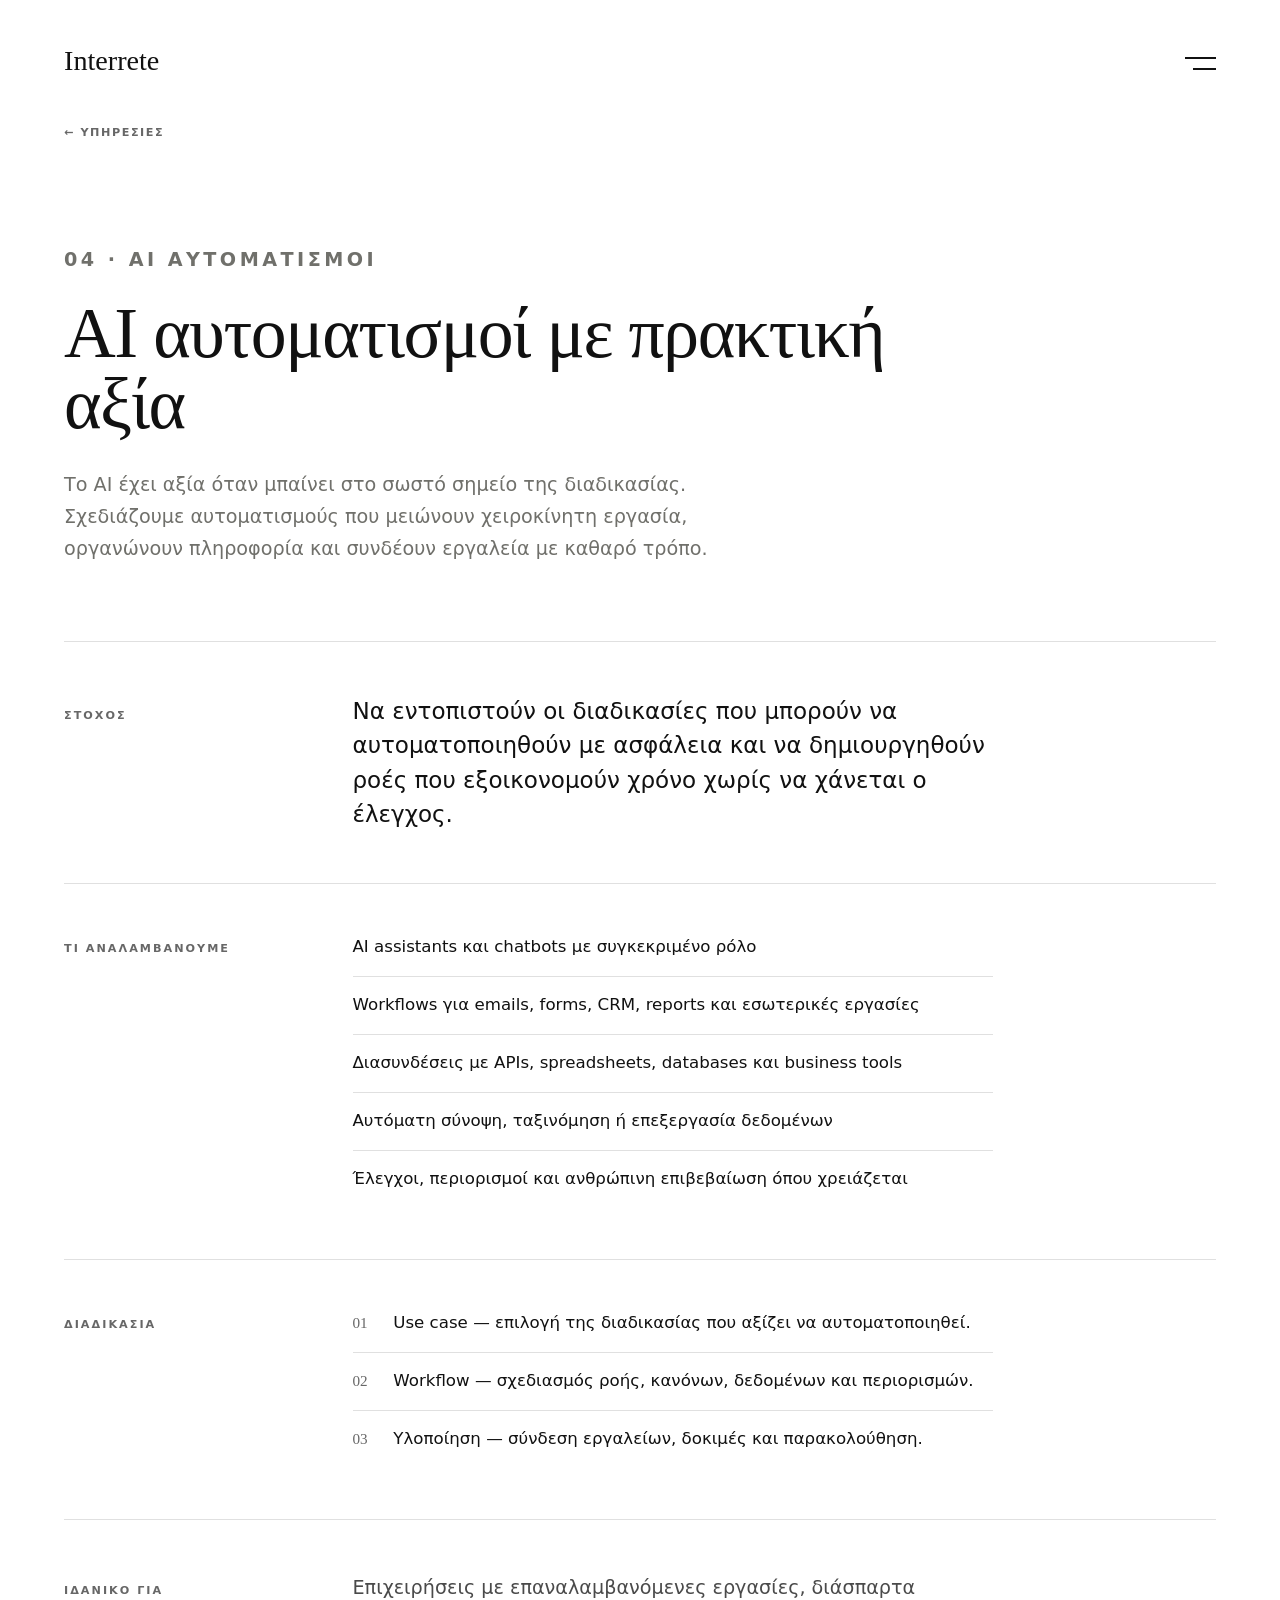
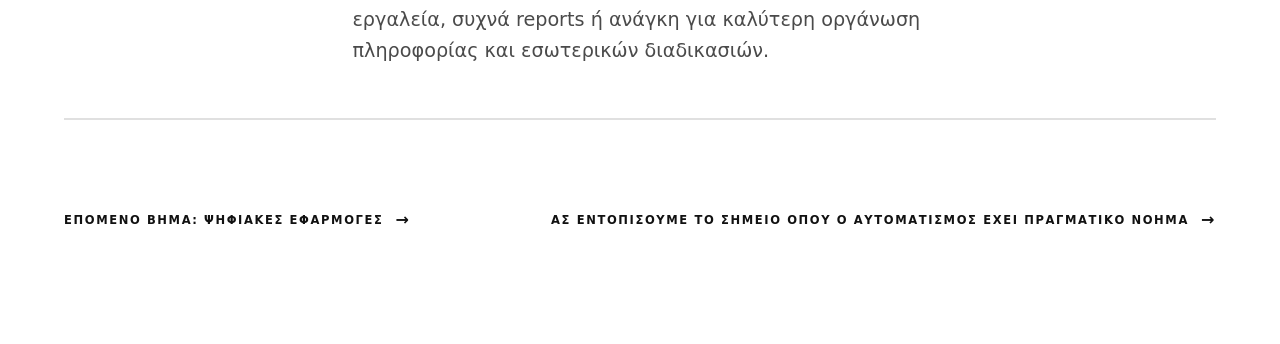
==== commit bd2ebb8c: "Polish redesign: a11y, contrast, consistency fixes from review Address confirmed findings from the m" ====
--- a/ai-automatismoi.html
+++ b/ai-automatismoi.html
@@ -36,7 +36,7 @@
       <a class="back-link" href="services.html">← Υπηρεσίες</a>
 
       <section class="service-detail-hero" aria-labelledby="service-title">
-        <p class="section-kicker">04 · AI Automations</p>
+        <p class="section-kicker">04 · AI Αυτοματισμοί</p>
         <h1 id="service-title">AI αυτοματισμοί με πρακτική αξία</h1>
         <p>
           Το AI έχει αξία όταν μπαίνει στο σωστό σημείο της διαδικασίας.
--- a/styles.css
+++ b/styles.css
@@ -3,20 +3,11 @@
   --ink: #111111;
   --muted: #70706b;
   --line: rgba(17, 17, 17, 0.12);
-  --accent: #111111;
-  --panel: #ffffff;
-  --service-bg: #ffffff;
-  --service-fg: #111111;
-  --service-muted: rgba(17, 17, 17, 0.58);
-  --service-copy: rgba(17, 17, 17, 0.68);
-  --service-strong: rgba(17, 17, 17, 0.84);
-  --service-line: rgba(17, 17, 17, 0.1);
-  --service-line-strong: rgba(17, 17, 17, 0.28);
   --serif: Georgia, "Times New Roman", serif;
   --hair: rgba(17, 17, 17, 0.13);
-  --label-ink: rgba(17, 17, 17, 0.5);
+  --label-ink: rgba(17, 17, 17, 0.64);
   --body-ink: rgba(17, 17, 17, 0.76);
-  --track-label: 0.22em;
+  --track-label: 0.18em;
   --track-link: 0.14em;
   --logo-count: 5;
   --logo-width: 460px;
@@ -321,6 +312,8 @@
 .site-page {
   width: min(1320px, 100%);
   min-height: 100svh;
+  display: flex;
+  flex-direction: column;
   margin-inline: auto;
   padding: clamp(118px, 14svh, 164px) clamp(20px, 5vw, 72px) clamp(72px, 9vw, 120px);
 }
@@ -485,8 +478,12 @@
 
 .service-tile:hover,
 .service-tile:focus-visible {
-  outline: none;
   padding-left: clamp(8px, 1.4vw, 22px);
+}
+
+.service-tile:focus-visible {
+  outline: 1px solid var(--ink);
+  outline-offset: 10px;
 }
 
 .service-tile:hover .service-tile-action,
@@ -500,8 +497,8 @@
   align-items: flex-end;
   justify-content: space-between;
   gap: clamp(28px, 4vw, 56px);
-  margin-top: clamp(52px, 6vw, 92px);
-  padding-top: clamp(40px, 4.5vw, 64px);
+  margin-top: auto;
+  padding-top: clamp(56px, 7vw, 104px);
   border-top: 1px solid var(--hair);
 }
 
@@ -583,6 +580,7 @@
   display: grid;
   grid-template-columns: minmax(150px, 0.26fr) minmax(0, 1fr);
   gap: clamp(20px, 5vw, 92px);
+  align-items: baseline;
   min-height: 0;
   border-bottom: 1px solid var(--hair);
   padding: clamp(34px, 4vw, 60px) 0;
@@ -664,11 +662,11 @@
 
 .service-detail-footer {
   display: flex;
-  align-items: center;
+  align-items: flex-end;
   justify-content: space-between;
   gap: clamp(28px, 4vw, 56px);
-  margin-top: clamp(52px, 6vw, 92px);
-  padding-top: clamp(40px, 4.5vw, 64px);
+  margin-top: auto;
+  padding-top: clamp(56px, 7vw, 104px);
   border-top: 1px solid var(--hair);
 }
 
@@ -1009,7 +1007,8 @@
     align-items: start;
   }
 
-  .page-cta {
+  .page-cta,
+  .service-detail-footer {
     margin-top: 44px;
     padding-top: 34px;
   }
@@ -1100,4 +1099,12 @@
   .logo-track {
     animation: none;
   }
-}
+
+  *,
+  *::before,
+  *::after {
+    transition-duration: 0.01ms !important;
+    animation-duration: 0.01ms !important;
+    scroll-behavior: auto !important;
+  }
+}
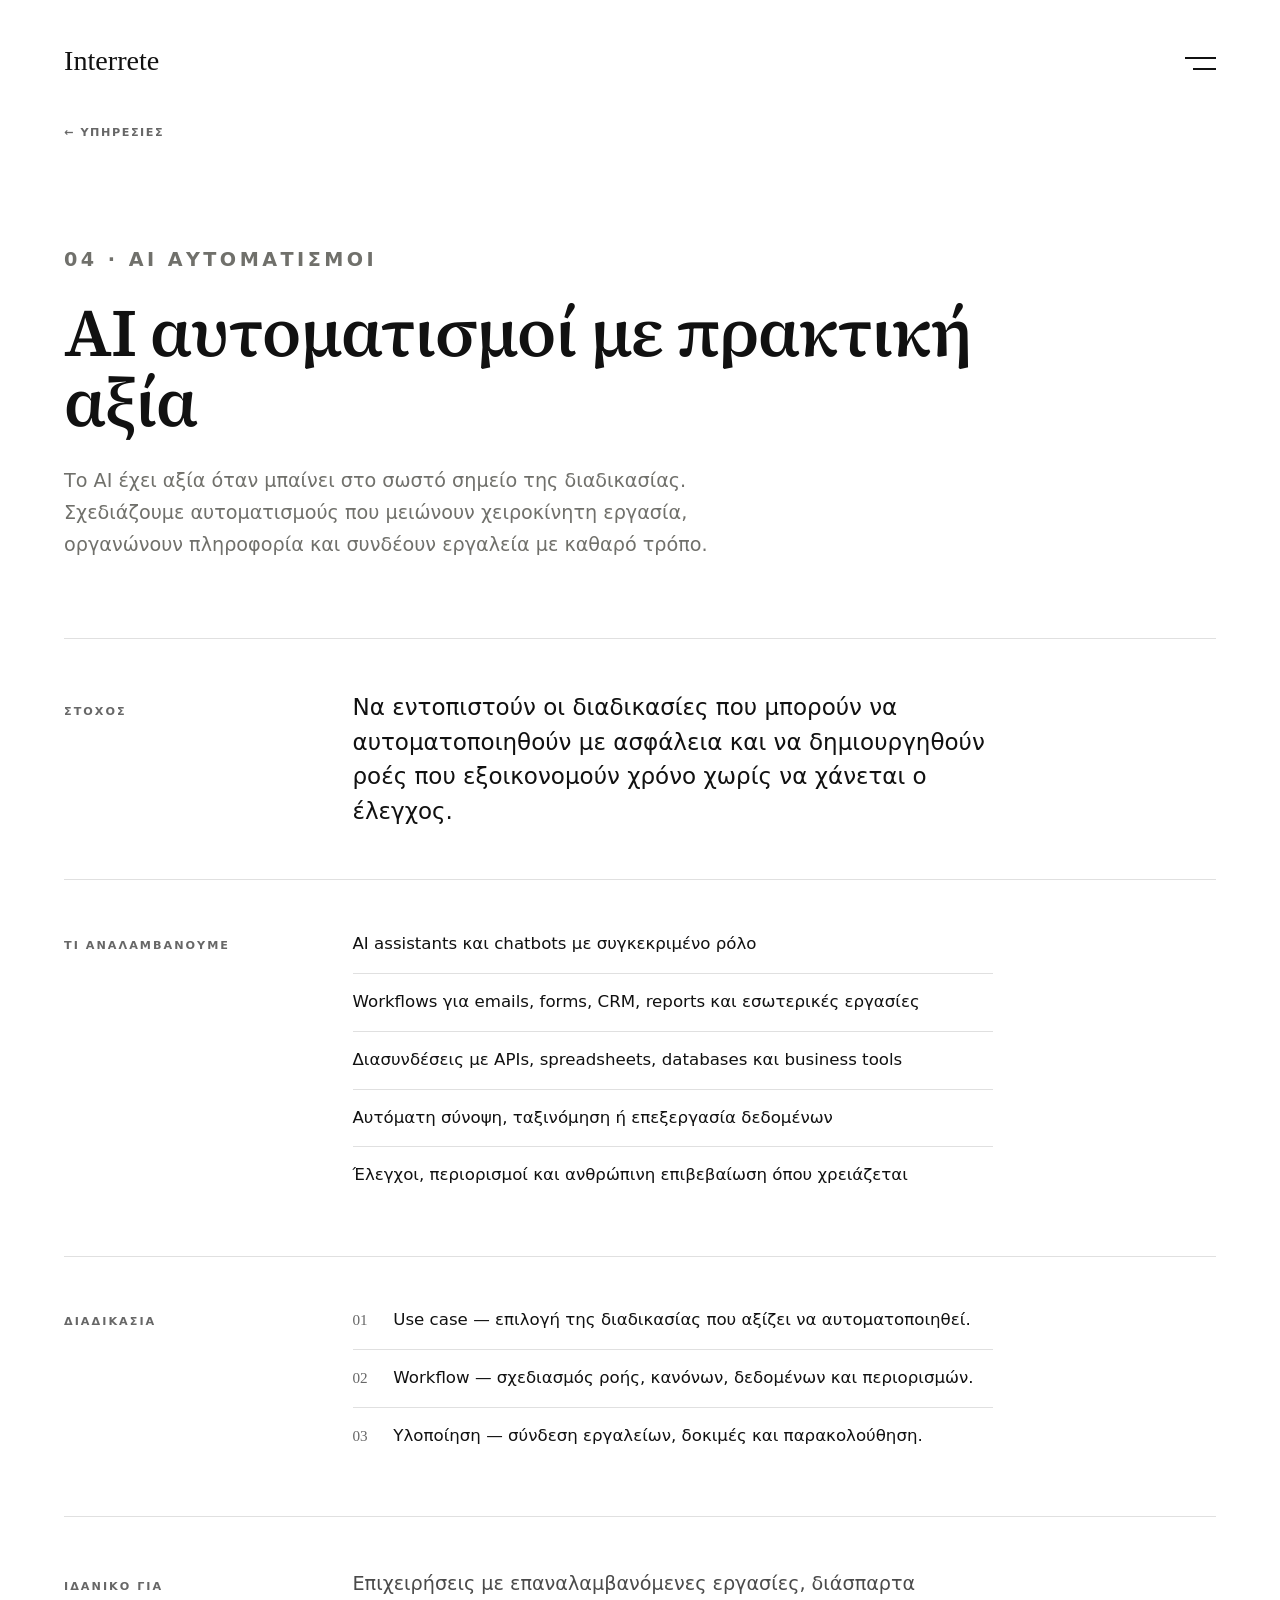
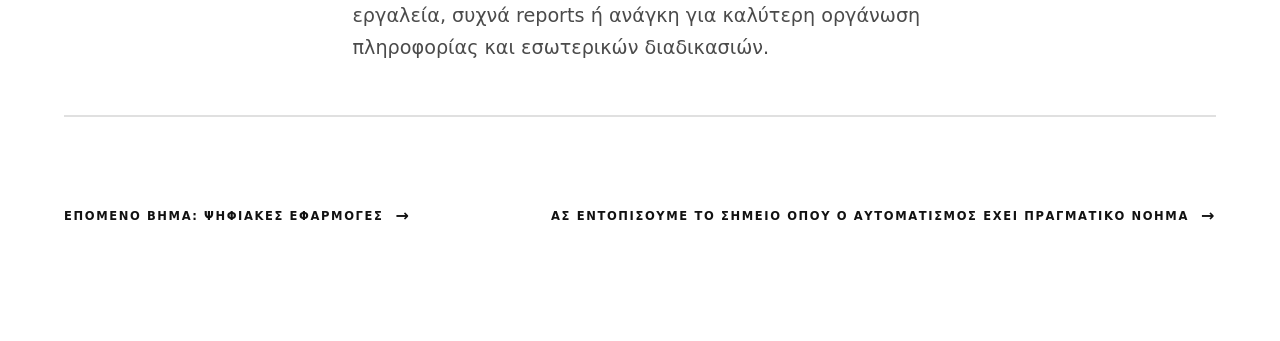
==== commit a47bb15f: "Upgrade display serif to self-hosted Source Serif 4 (Greek + Latin) The 6->8 luxury lever from the r" ====
--- a/ai-automatismoi.html
+++ b/ai-automatismoi.html
@@ -16,8 +16,8 @@
     <meta name="twitter:card" content="summary" />
     <meta name="twitter:title" content="AI Αυτοματισμοί | Interrete" />
     <meta name="twitter:description" content="AI αυτοματισμοί και διασυνδέσεις για επαναλαμβανόμενες εργασίες, reports, υποστήριξη πελατών και εσωτερικά workflows." />
-    <link rel="stylesheet" href="styles.css?v=20260615-luxury-services" />
-    <script src="menu.js?v=20260615-luxury-services" defer></script>
+    <link rel="stylesheet" href="styles.css?v=20260615-luxury-serif" />
+    <script src="menu.js?v=20260615-luxury-serif" defer></script>
   </head>
   <body>
     <header class="brand-header" aria-label="Interrete">
--- a/styles.css
+++ b/styles.css
@@ -4,6 +4,7 @@
   --muted: #70706b;
   --line: rgba(17, 17, 17, 0.12);
   --serif: Georgia, "Times New Roman", serif;
+  --display: "Source Serif 4", Georgia, "Times New Roman", serif;
   --hair: rgba(17, 17, 17, 0.13);
   --label-ink: rgba(17, 17, 17, 0.64);
   --body-ink: rgba(17, 17, 17, 0.76);
@@ -12,6 +13,44 @@
   --logo-count: 5;
   --logo-width: 460px;
   --logo-gap: 44px;
+}
+
+/* Source Serif 4 — self-hosted upright serif (Greek + Latin), large display text only */
+@font-face {
+  font-family: "Source Serif 4";
+  font-style: normal;
+  font-weight: 500;
+  font-display: swap;
+  src: url("assets/fonts/source-serif-4-greek-500.woff2") format("woff2");
+  unicode-range: U+0370-0377, U+037A-037F, U+0384-038A, U+038C, U+038E-03A1, U+03A3-03FF;
+}
+@font-face {
+  font-family: "Source Serif 4";
+  font-style: normal;
+  font-weight: 500;
+  font-display: swap;
+  src: url("assets/fonts/source-serif-4-latin-500.woff2") format("woff2");
+  unicode-range: U+0000-00FF, U+0131, U+0152-0153, U+02BB-02BC, U+02C6, U+02DA, U+02DC,
+    U+0304, U+0308, U+0329, U+2000-206F, U+2074, U+20AC, U+2122, U+2191, U+2193, U+2212,
+    U+2215, U+FEFF, U+FFFD;
+}
+@font-face {
+  font-family: "Source Serif 4";
+  font-style: normal;
+  font-weight: 600;
+  font-display: swap;
+  src: url("assets/fonts/source-serif-4-greek-600.woff2") format("woff2");
+  unicode-range: U+0370-0377, U+037A-037F, U+0384-038A, U+038C, U+038E-03A1, U+03A3-03FF;
+}
+@font-face {
+  font-family: "Source Serif 4";
+  font-style: normal;
+  font-weight: 600;
+  font-display: swap;
+  src: url("assets/fonts/source-serif-4-latin-600.woff2") format("woff2");
+  unicode-range: U+0000-00FF, U+0131, U+0152-0153, U+02BB-02BC, U+02C6, U+02DA, U+02DC,
+    U+0304, U+0308, U+0329, U+2000-206F, U+2074, U+20AC, U+2122, U+2191, U+2193, U+2212,
+    U+2215, U+FEFF, U+FFFD;
 }
 
 * {
@@ -337,23 +376,23 @@
 }
 
 .page-hero h1 {
-  max-width: 780px;
+  max-width: 800px;
   margin: 0;
-  font-family: var(--serif);
-  font-size: clamp(2.55rem, 4.7vw, 4.9rem);
-  font-weight: 500;
+  font-family: var(--display);
+  font-size: clamp(2.5rem, 4.5vw, 4.7rem);
+  font-weight: 600;
+  letter-spacing: -0.012em;
+  line-height: 1.05;
+}
+
+.service-detail-hero h1 {
+  max-width: 920px;
+  margin: 0;
+  font-family: var(--display);
+  font-size: clamp(2.7rem, 5.3vw, 5.4rem);
+  font-weight: 600;
   letter-spacing: -0.015em;
-  line-height: 1;
-}
-
-.service-detail-hero h1 {
-  max-width: 900px;
-  margin: 0;
-  font-family: var(--serif);
-  font-size: clamp(2.7rem, 5.6vw, 5.7rem);
-  font-weight: 500;
-  letter-spacing: -0.02em;
-  line-height: 1;
+  line-height: 1.03;
 }
 
 .page-intro,
@@ -427,11 +466,11 @@
 
 .service-tile-copy strong {
   max-width: 640px;
-  font-family: var(--serif);
-  font-size: clamp(1.7rem, 3vw, 2.85rem);
+  font-family: var(--display);
+  font-size: clamp(1.75rem, 3vw, 2.8rem);
   font-weight: 500;
-  letter-spacing: -0.015em;
-  line-height: 1.04;
+  letter-spacing: -0.01em;
+  line-height: 1.08;
 }
 
 .service-tile-copy span {
@@ -506,11 +545,11 @@
   max-width: 620px;
   margin: 0;
   color: var(--ink);
-  font-family: var(--serif);
-  font-size: clamp(1.4rem, 2.2vw, 2.1rem);
+  font-family: var(--display);
+  font-size: clamp(1.45rem, 2.3vw, 2.2rem);
   font-weight: 500;
-  letter-spacing: -0.015em;
-  line-height: 1.22;
+  letter-spacing: -0.01em;
+  line-height: 1.28;
 }
 
 .text-link {
@@ -706,11 +745,11 @@
 .app-modules-intro h2,
 .app-process-head h2 {
   margin: 20px 0 0;
-  font-family: var(--serif);
-  font-size: clamp(2rem, 3.3vw, 3.5rem);
-  font-weight: 500;
-  letter-spacing: -0.015em;
-  line-height: 1.04;
+  font-family: var(--display);
+  font-size: clamp(1.95rem, 3.3vw, 3.4rem);
+  font-weight: 600;
+  letter-spacing: -0.012em;
+  line-height: 1.1;
 }
 
 .app-blueprint-lead p:not(.section-kicker) {
@@ -746,11 +785,11 @@
 .app-process-list h3 {
   margin: 20px 0 12px;
   color: var(--ink);
-  font-family: var(--serif);
-  font-size: clamp(1.3rem, 1.9vw, 1.75rem);
+  font-family: var(--display);
+  font-size: clamp(1.35rem, 1.9vw, 1.75rem);
   font-weight: 500;
-  letter-spacing: -0.01em;
-  line-height: 1.1;
+  letter-spacing: -0.005em;
+  line-height: 1.16;
 }
 
 .app-use-grid p,
@@ -841,11 +880,11 @@
 
 .app-fit p:not(.section-kicker) {
   color: var(--ink);
-  font-family: var(--serif);
-  font-size: clamp(1.65rem, 2.6vw, 2.7rem);
+  font-family: var(--display);
+  font-size: clamp(1.7rem, 2.7vw, 2.8rem);
   font-weight: 500;
-  letter-spacing: -0.015em;
-  line-height: 1.16;
+  letter-spacing: -0.01em;
+  line-height: 1.22;
 }
 
 @keyframes logo-scroll {
